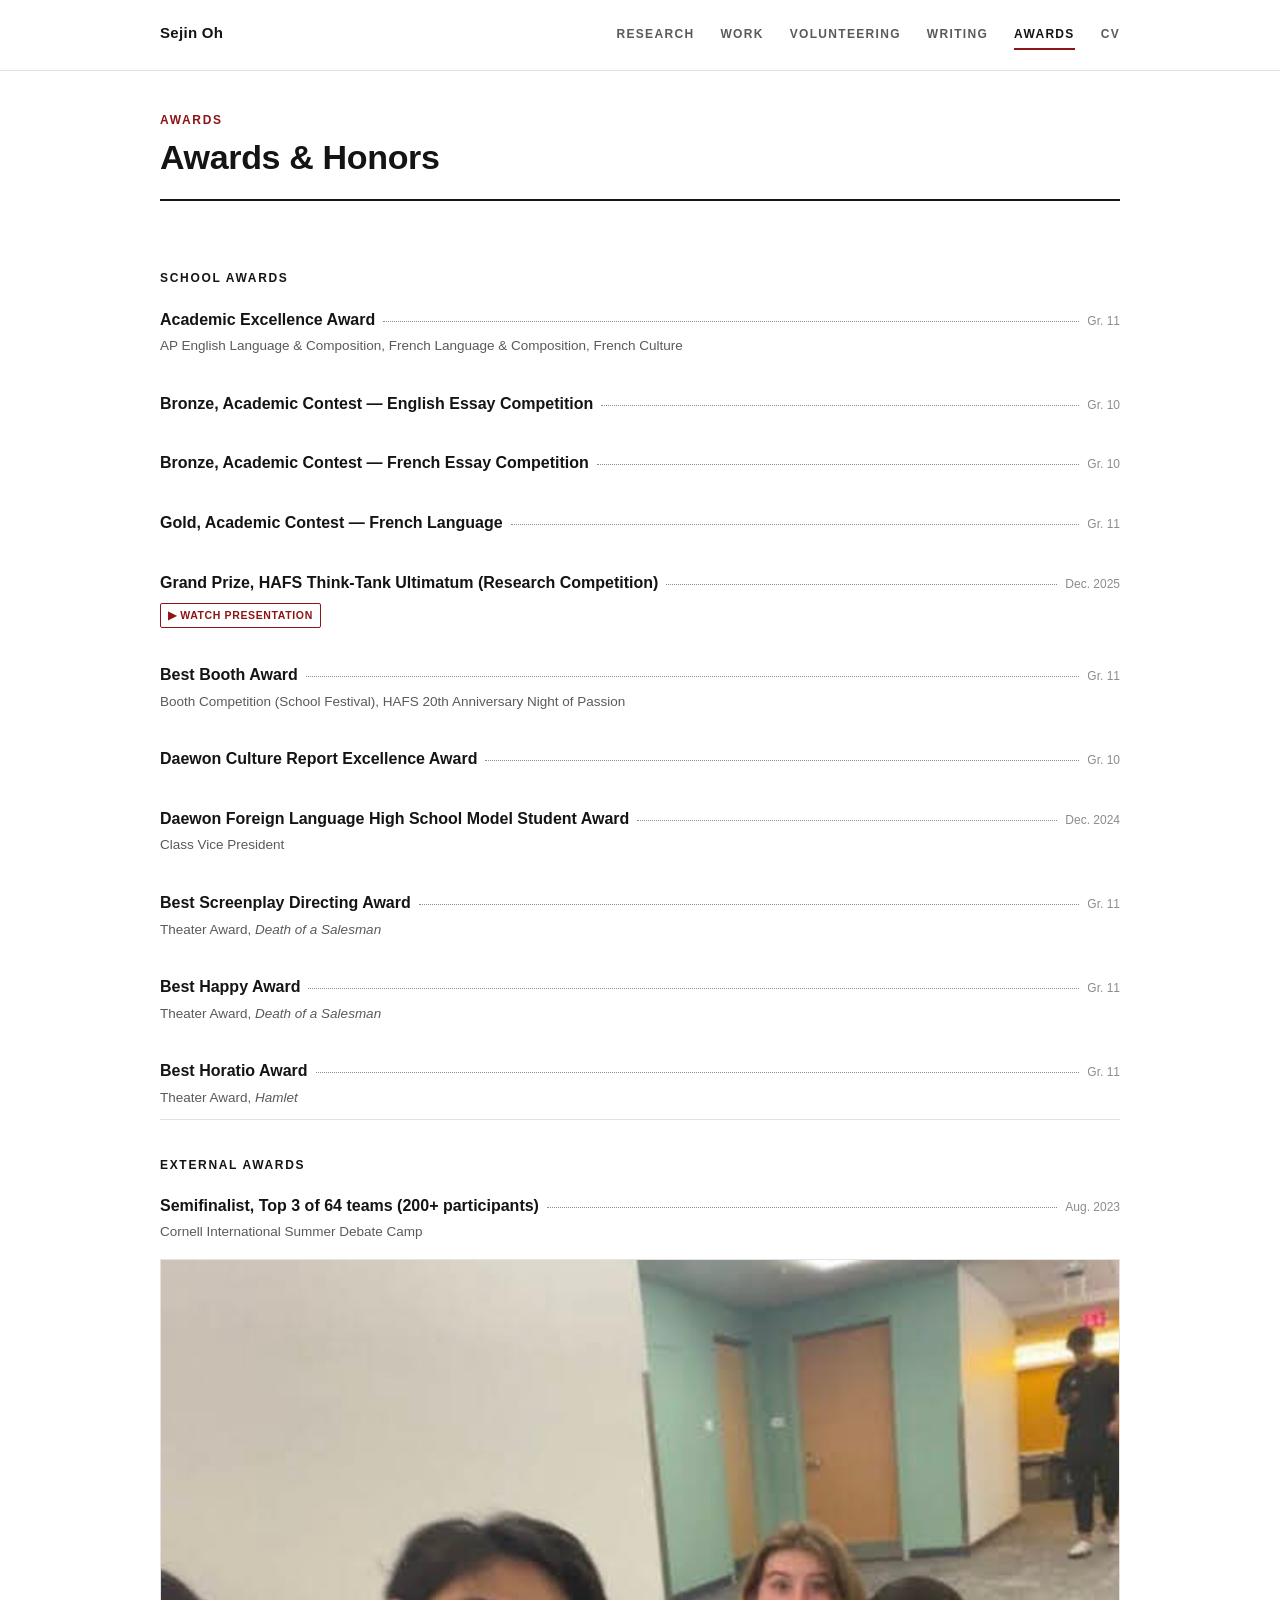
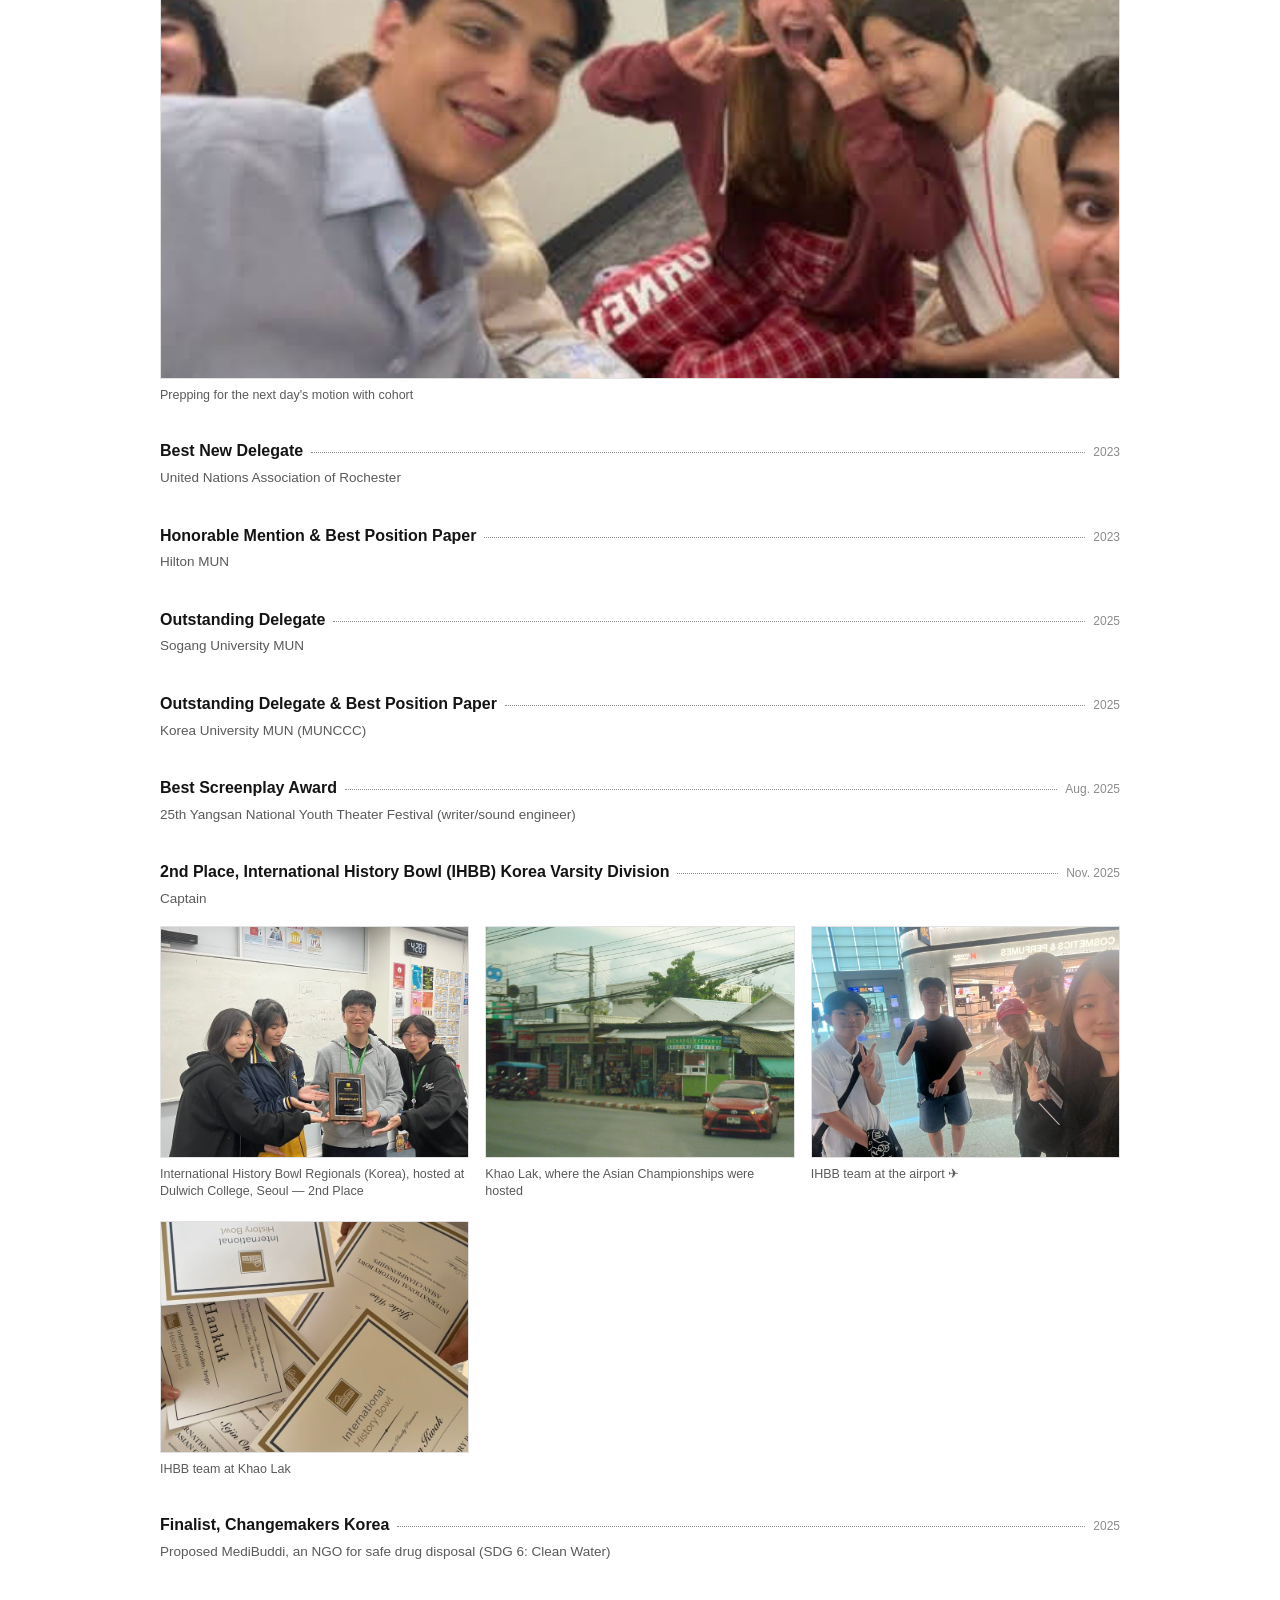
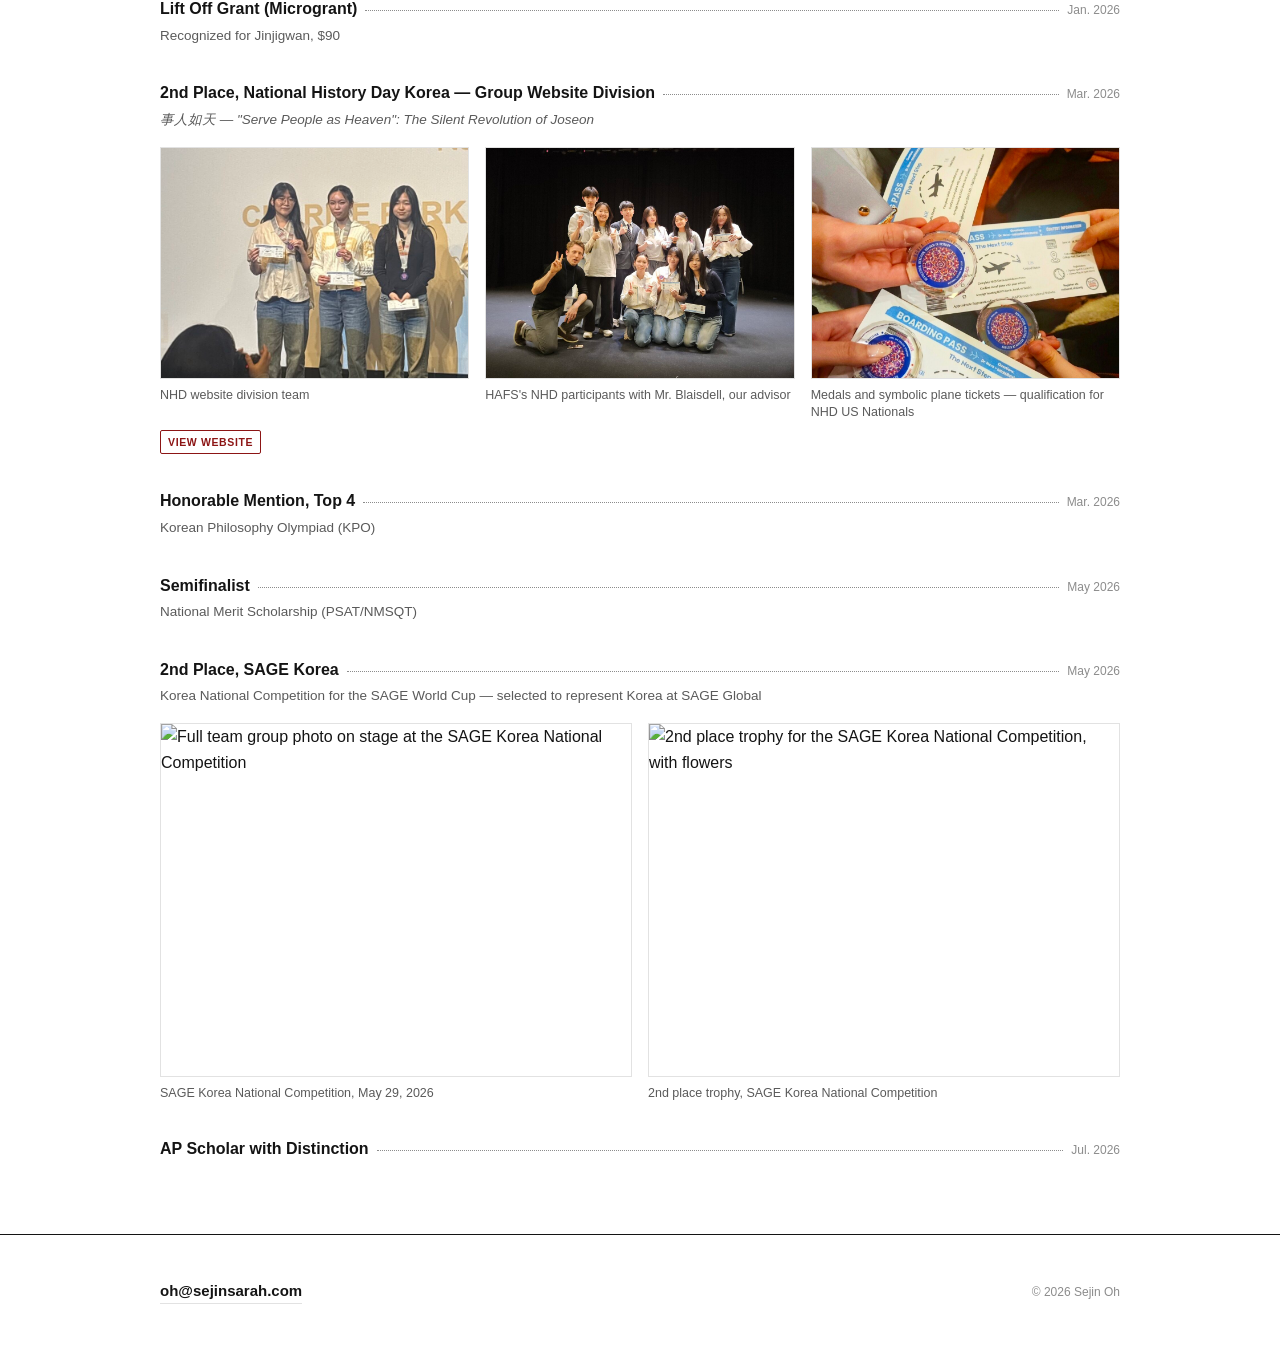
==== awards.html @ 393ada30 "Add files via upload" ====
<!DOCTYPE html>
<html lang="en">
<head>
<meta charset="UTF-8">
<meta name="viewport" content="width=device-width, initial-scale=1.0">
<title>Sejin Oh — Awards</title>
<link rel="preconnect" href="https://api.fontshare.com">
<link rel="stylesheet" href="https://api.fontshare.com/v2/css?f[]=switzer@400,500,600,700&display=swap">
<link rel="stylesheet" href="styles.css">
</head>
<body>

<div class="nav-wrap">
  <nav class="nav">
    <a class="nav-name" href="index.html">Sejin Oh</a>
    <ul class="nav-tabs">
      <li><a href="research.html">Research</a></li>
      <li><a href="work.html">Work</a></li>
      <li><a href="volunteering.html">Volunteering</a></li>
      <li><a href="writing.html">Writing</a></li>
      <li><a href="awards.html" aria-current="page">Awards</a></li>
      <li><a href="resume.html">CV</a></li>
    </ul>
  </nav>
</div>

<div class="page">
  <header class="masthead">
    <p class="masthead-eyebrow">Awards</p>
    <h1>Awards &amp; Honors</h1>
    <hr class="masthead-rule">
  </header>

  <main>
    <section class="section" style="border-top: none;">
      <p class="section-label">School Awards</p>
      <div class="entry-block">
        <div class="entry-head">
          <span class="entry-title">Academic Excellence Award</span>
          <span class="entry-leader"></span>
          <span class="entry-meta">Gr. 11</span>
        </div>
        <p class="entry-role">AP English Language &amp; Composition, French Language &amp; Composition, French Culture</p>
      </div>

      <div class="entry-block">
        <div class="entry-head">
          <span class="entry-title">Bronze, Academic Contest — English Essay Competition</span>
          <span class="entry-leader"></span>
          <span class="entry-meta">Gr. 10</span>
        </div>
      </div>

      <div class="entry-block">
        <div class="entry-head">
          <span class="entry-title">Bronze, Academic Contest — French Essay Competition</span>
          <span class="entry-leader"></span>
          <span class="entry-meta">Gr. 10</span>
        </div>
      </div>

      <div class="entry-block">
        <div class="entry-head">
          <span class="entry-title">Gold, Academic Contest — French Language</span>
          <span class="entry-leader"></span>
          <span class="entry-meta">Gr. 11</span>
        </div>
      </div>

      <div class="entry-block">
        <div class="entry-head">
          <span class="entry-title">Grand Prize, HAFS Think-Tank Ultimatum (Research Competition)</span>
          <span class="entry-leader"></span>
          <span class="entry-meta">Dec. 2025</span>
        </div>
        <a class="pdf-tag" href="https://drive.google.com/file/d/1vZjK11P6uNVBZ3aDZ9Mg1gZxYEYhPI3z/view?usp=sharing" target="_blank">▶ Watch Presentation</a>
      </div>

      <div class="entry-block">
        <div class="entry-head">
          <span class="entry-title">Best Booth Award</span>
          <span class="entry-leader"></span>
          <span class="entry-meta">Gr. 11</span>
        </div>
        <p class="entry-role">Booth Competition (School Festival), HAFS 20th Anniversary Night of Passion</p>
      </div>

      <div class="entry-block">
        <div class="entry-head">
          <span class="entry-title">Daewon Culture Report Excellence Award</span>
          <span class="entry-leader"></span>
          <span class="entry-meta">Gr. 10</span>
        </div>
      </div>

      <div class="entry-block">
        <div class="entry-head">
          <span class="entry-title">Daewon Foreign Language High School Model Student Award</span>
          <span class="entry-leader"></span>
          <span class="entry-meta">Dec. 2024</span>
        </div>
        <p class="entry-role">Class Vice President</p>
      </div>

      <div class="entry-block">
        <div class="entry-head">
          <span class="entry-title">Best Screenplay Directing Award</span>
          <span class="entry-leader"></span>
          <span class="entry-meta">Gr. 11</span>
        </div>
        <p class="entry-role">Theater Award, <em>Death of a Salesman</em></p>
      </div>

      <div class="entry-block">
        <div class="entry-head">
          <span class="entry-title">Best Happy Award</span>
          <span class="entry-leader"></span>
          <span class="entry-meta">Gr. 11</span>
        </div>
        <p class="entry-role">Theater Award, <em>Death of a Salesman</em></p>
      </div>

      <div class="entry-block">
        <div class="entry-head">
          <span class="entry-title">Best Horatio Award</span>
          <span class="entry-leader"></span>
          <span class="entry-meta">Gr. 11</span>
        </div>
        <p class="entry-role">Theater Award, <em>Hamlet</em></p>
      </div>
    </section>

    <section class="section">
      <p class="section-label">External Awards</p>
      <div class="entry-block">
        <div class="entry-head">
          <span class="entry-title">Semifinalist, Top 3 of 64 teams (200+ participants)</span>
          <span class="entry-leader"></span>
          <span class="entry-meta">Aug. 2023</span>
        </div>
        <p class="entry-role">Cornell International Summer Debate Camp</p>
        <div class="mini-gallery">
          <figure>
            <img src="images/cornell-debate-camp.jpg" alt="With fellow debaters in the dorm hallway at Cornell Summer Debate Camp">
            <figcaption>Prepping for the next day's motion with cohort</figcaption>
          </figure>
        </div>
      </div>

      <div class="entry-block">
        <div class="entry-head">
          <span class="entry-title">Best New Delegate</span>
          <span class="entry-leader"></span>
          <span class="entry-meta">2023</span>
        </div>
        <p class="entry-role">United Nations Association of Rochester</p>
      </div>

      <div class="entry-block">
        <div class="entry-head">
          <span class="entry-title">Honorable Mention &amp; Best Position Paper</span>
          <span class="entry-leader"></span>
          <span class="entry-meta">2023</span>
        </div>
        <p class="entry-role">Hilton MUN</p>
      </div>

      <div class="entry-block">
        <div class="entry-head">
          <span class="entry-title">Outstanding Delegate</span>
          <span class="entry-leader"></span>
          <span class="entry-meta">2025</span>
        </div>
        <p class="entry-role">Sogang University MUN</p>
      </div>

      <div class="entry-block">
        <div class="entry-head">
          <span class="entry-title">Outstanding Delegate &amp; Best Position Paper</span>
          <span class="entry-leader"></span>
          <span class="entry-meta">2025</span>
        </div>
        <p class="entry-role">Korea University MUN (MUNCCC)</p>
      </div>

      <div class="entry-block">
        <div class="entry-head">
          <span class="entry-title">Best Screenplay Award</span>
          <span class="entry-leader"></span>
          <span class="entry-meta">Aug. 2025</span>
        </div>
        <p class="entry-role">25th Yangsan National Youth Theater Festival (writer/sound engineer)</p>
      </div>

      <div class="entry-block">
        <div class="entry-head">
          <span class="entry-title">2nd Place, International History Bowl (IHBB) Korea Varsity Division</span>
          <span class="entry-leader"></span>
          <span class="entry-meta">Nov. 2025</span>
        </div>
        <p class="entry-role">Captain</p>
        <div class="mini-gallery">
          <figure>
            <img src="images/ihbb-plaque.jpg" alt="Team holding the second-place plaque after the IHBB Korea Varsity Division">
            <figcaption>International History Bowl Regionals (Korea), hosted at Dulwich College, Seoul — 2nd Place</figcaption>
          </figure>
          <figure>
            <img src="images/ihbb-thailand-street.jpg" alt="Streets of Khao Lak, Thailand during the IHBB Asian Championships trip">
            <figcaption>Khao Lak, where the Asian Championships were hosted</figcaption>
          </figure>
          <figure>
            <img src="images/ihbb-airport-group.jpg" alt="Team at the airport en route to the IHBB Asian Championships">
            <figcaption>IHBB team at the airport ✈</figcaption>
          </figure>
          <figure>
            <img src="images/ihbb-certificates.jpg" alt="IHBB Asian Championships participation certificates for the team">
            <figcaption>IHBB team at Khao Lak</figcaption>
          </figure>
        </div>
      </div>

      <div class="entry-block">
        <div class="entry-head">
          <span class="entry-title">Finalist, Changemakers Korea</span>
          <span class="entry-leader"></span>
          <span class="entry-meta">2025</span>
        </div>
        <p class="entry-role">Proposed MediBuddi, an NGO for safe drug disposal (SDG 6: Clean Water)</p>
      </div>

      <div class="entry-block">
        <div class="entry-head">
          <span class="entry-title">Lift Off Grant (Microgrant)</span>
          <span class="entry-leader"></span>
          <span class="entry-meta">Jan. 2026</span>
        </div>
        <p class="entry-role">Recognized for Jinjigwan, $90</p>
      </div>

      <div class="entry-block">
        <div class="entry-head">
          <span class="entry-title">2nd Place, National History Day Korea — Group Website Division</span>
          <span class="entry-leader"></span>
          <span class="entry-meta">Mar. 2026</span>
        </div>
        <p class="entry-role"><em>事人如天 — "Serve People as Heaven": The Silent Revolution of Joseon</em></p>
        <div class="mini-gallery">
          <figure>
            <img src="images/nhd-medals.jpg" alt="Holding second-place medals on stage at National History Day Korea">
            <figcaption>NHD website division team</figcaption>
          </figure>
          <figure>
            <img src="images/nhd-team-group.jpg" alt="Full team group photo with medals after National History Day Korea">
            <figcaption>HAFS's NHD participants with Mr. Blaisdell, our advisor</figcaption>
          </figure>
          <figure>
            <img src="images/nhd-boarding-passes.jpg" alt="Second-place medals and National Contest boarding passes to the University of Maryland">
            <figcaption>Medals and symbolic plane tickets — qualification for NHD US Nationals</figcaption>
          </figure>
        </div>
        <a class="pdf-tag" href="https://site.nhd.org/74386401/home" target="_blank">View Website</a>
      </div>

      <div class="entry-block">
        <div class="entry-head">
          <span class="entry-title">Honorable Mention, Top 4</span>
          <span class="entry-leader"></span>
          <span class="entry-meta">Mar. 2026</span>
        </div>
        <p class="entry-role">Korean Philosophy Olympiad (KPO)</p>
      </div>

      <div class="entry-block">
        <div class="entry-head">
          <span class="entry-title">Semifinalist</span>
          <span class="entry-leader"></span>
          <span class="entry-meta">May 2026</span>
        </div>
        <p class="entry-role">National Merit Scholarship (PSAT/NMSQT)</p>
      </div>

      <div class="entry-block">
        <div class="entry-head">
          <span class="entry-title">2nd Place, SAGE Korea</span>
          <span class="entry-leader"></span>
          <span class="entry-meta">May 2026</span>
        </div>
        <p class="entry-role">Korea National Competition for the SAGE World Cup — selected to represent Korea at SAGE Global</p>
        <div class="mini-gallery">
          <figure>
            <img src="images/sage-group.jpg" alt="Full team group photo on stage at the SAGE Korea National Competition">
            <figcaption>SAGE Korea National Competition, May 29, 2026</figcaption>
          </figure>
          <figure>
            <img src="images/sage-trophy.jpg" alt="2nd place trophy for the SAGE Korea National Competition, with flowers">
            <figcaption>2nd place trophy, SAGE Korea National Competition</figcaption>
          </figure>
        </div>
      </div>

      <div class="entry-block">
        <div class="entry-head">
          <span class="entry-title">AP Scholar with Distinction</span>
          <span class="entry-leader"></span>
          <span class="entry-meta">Jul. 2026</span>
        </div>
      </div>
    </section>
  </main>
</div>

<div class="footer-wrap">
  <footer>
    <a class="footer-email" href="mailto:oh@sejinsarah.com">oh@sejinsarah.com</a>
    <p class="footer-copy">© 2026 Sejin Oh</p>
  </footer>
</div>

</body>
</html>
---- styles.css ----
/* ============================================
   sejinsarah.com — shared stylesheet, v2
   Academic-editorial. Helvetica-adjacent (Switzer).
   ============================================ */

:root {
  --bg: #ffffff;
  --text: #141414;
  --text-secondary: #5a5a5a;
  --text-tertiary: #8c8c8c;
  --accent: #8c1515;
  --rule: #e2e2e2;
  --rule-strong: #141414;

  --font: "Switzer", "Helvetica Neue", Helvetica, sans-serif;

  --max-width: 1040px;
  --gutter: 40px;
}

* { box-sizing: border-box; }
html { -webkit-font-smoothing: antialiased; }

body {
  margin: 0;
  background: var(--bg);
  color: var(--text);
  font-family: var(--font);
  font-size: 16px;
  line-height: 1.6;
  -webkit-text-size-adjust: 100%;
}

a {
  color: var(--accent);
  text-decoration: none;
  border-bottom: 1px solid rgba(140, 21, 21, 0.35);
  transition: border-color 0.15s ease;
}
a:hover, a:focus-visible { border-bottom-color: var(--accent); }
a:focus-visible, button:focus-visible { outline: 2px solid var(--accent); outline-offset: 3px; }

.page { max-width: var(--max-width); margin: 0 auto; padding: 0 var(--gutter); }
.prose { max-width: 62ch; }

/* ---------- Top nav ---------- */

.nav-wrap { border-bottom: 1px solid var(--rule); }

.nav {
  max-width: var(--max-width);
  margin: 0 auto;
  padding: 20px var(--gutter);
  display: flex;
  align-items: baseline;
  justify-content: space-between;
  flex-wrap: wrap;
  gap: 12px 24px;
}

.nav-name {
  font-size: 15px;
  font-weight: 700;
  letter-spacing: 0.02em;
  color: var(--text);
  border-bottom: none;
  white-space: nowrap;
}
.nav-name:hover { color: var(--accent); }

.nav-tabs {
  display: flex;
  gap: 26px;
  list-style: none;
  margin: 0;
  padding: 0;
  flex-wrap: wrap;
}

.nav-tabs a {
  display: inline-block;
  font-size: 12px;
  font-weight: 600;
  letter-spacing: 0.11em;
  text-transform: uppercase;
  color: var(--text-secondary);
  border-bottom: 2px solid transparent;
  padding-bottom: 4px;
}
.nav-tabs a:hover { color: var(--text); border-bottom-color: var(--rule-strong); }
.nav-tabs a[aria-current="page"] { color: var(--text); border-bottom-color: var(--accent); }

/* ---------- Hero (homepage) ---------- */

.hero {
  padding: 48px 0 36px;
  border-bottom: 1px solid var(--rule);
}

.hero h1 {
  font-size: 44px;
  font-weight: 700;
  letter-spacing: -0.01em;
  margin: 0 0 12px;
  line-height: 1.1;
}

.hero-desc {
  font-size: 17px;
  color: var(--text-secondary);
  margin: 0 0 6px;
  max-width: 56ch;
}

.hero-location {
  font-size: 13px;
  color: var(--text-tertiary);
  letter-spacing: 0.04em;
  text-transform: uppercase;
  margin: 0;
}

/* ---------- Masthead (subpages) ---------- */

.masthead { padding: 40px 0 24px; }

.masthead-eyebrow {
  font-size: 12px;
  font-weight: 600;
  letter-spacing: 0.14em;
  text-transform: uppercase;
  color: var(--accent);
  margin: 0 0 8px;
}

.masthead h1 {
  font-size: 34px;
  font-weight: 700;
  letter-spacing: -0.01em;
  margin: 0 0 8px;
  line-height: 1.15;
}

.masthead-sub {
  font-size: 15.5px;
  color: var(--text-secondary);
  margin: 0;
  max-width: 60ch;
}

.masthead-rule {
  margin-top: 22px;
  border: none;
  border-top: 2px solid var(--rule-strong);
}

/* ---------- Sections ---------- */

main { padding-bottom: 64px; }

.section { padding-top: 36px; }
.section + .section { border-top: 1px solid var(--rule); }

.section-label {
  font-size: 12px;
  font-weight: 700;
  letter-spacing: 0.14em;
  text-transform: uppercase;
  color: var(--text);
  margin: 0 0 18px;
  display: flex;
  align-items: baseline;
  justify-content: space-between;
}

.section-label a {
  font-size: 11px;
  font-weight: 600;
  letter-spacing: 0.08em;
  color: var(--text-tertiary);
  border-bottom: none;
}
.section-label a:hover { color: var(--accent); }

/* ---------- Card grid (Selected Work) ---------- */

.card-grid {
  display: grid;
  grid-template-columns: repeat(3, 1fr);
  gap: 1px;
  background: var(--rule);
  border: 1px solid var(--rule);
}

.card {
  background: var(--bg);
  padding: 22px 20px;
  display: block;
  color: var(--text);
  border-bottom: none;
  min-height: 132px;
}

.card:hover { background: #fafafa; }

.card-tag {
  font-size: 10.5px;
  font-weight: 600;
  letter-spacing: 0.09em;
  text-transform: uppercase;
  color: var(--accent);
  margin: 0 0 10px;
}

.card-title {
  font-size: 15.5px;
  font-weight: 700;
  margin: 0 0 6px;
  line-height: 1.3;
}

.card-desc {
  font-size: 13px;
  color: var(--text-secondary);
  margin: 0;
  line-height: 1.5;
}

@media (max-width: 760px) {
  .card-grid { grid-template-columns: repeat(2, 1fr); }
}
@media (max-width: 520px) {
  .card-grid { grid-template-columns: 1fr; }
}

/* ---------- Work groups (Work page) ---------- */

.work-group { margin-bottom: 8px; }

.work-group-title {
  font-size: 12px;
  font-weight: 700;
  letter-spacing: 0.1em;
  text-transform: uppercase;
  color: var(--text-tertiary);
  margin: 0 0 14px;
}

/* ---------- List rows (Writing) ---------- */

.list-row {
  display: block;
  padding: 18px 0;
  border-top: 1px solid var(--rule);
  color: var(--text);
}
.list-row:first-child { border-top: none; }
.list-row:hover .list-row-title { color: var(--accent); }

.list-row-head {
  display: flex;
  align-items: baseline;
  justify-content: space-between;
  gap: 16px;
}

.list-row-title {
  font-size: 16px;
  font-weight: 700;
  transition: color 0.15s ease;
}

.list-row-meta {
  font-size: 12.5px;
  color: var(--text-tertiary);
  white-space: nowrap;
  font-variant-numeric: tabular-nums;
}

.list-row-desc {
  font-size: 14px;
  color: var(--text-secondary);
  margin: 6px 0 0;
  max-width: 62ch;
}

/* ---------- Grouped bio blocks (About) ---------- */

.bio-line {
  font-size: 16px;
  max-width: 62ch;
  margin: 0 0 8px;
}
.bio-line:last-child { margin-bottom: 0; }

.group-row {
  display: flex;
  gap: 8px;
  padding: 10px 0;
  border-top: 1px solid var(--rule);
  font-size: 14.5px;
}
.group-row:first-child { border-top: none; }

.group-row-label {
  color: var(--text-tertiary);
  min-width: 110px;
  flex-shrink: 0;
  font-size: 12px;
  font-weight: 600;
  letter-spacing: 0.06em;
  text-transform: uppercase;
  padding-top: 2px;
}

.group-row-value { color: var(--text); }

.tag-row { display: flex; flex-wrap: wrap; gap: 8px; }
.tag {
  font-size: 12.5px;
  color: var(--text-secondary);
  border: 1px solid var(--rule);
  border-radius: 3px;
  padding: 5px 10px;
}

/* ---------- Detail entries (Research / Work / Volunteering) ---------- */

.entry-block { margin-bottom: 34px; }
.entry-block:last-child { margin-bottom: 0; }

.entry-head {
  display: flex;
  align-items: baseline;
  gap: 8px;
  flex-wrap: wrap;
}

.entry-title { font-weight: 700; font-size: 16px; }

.entry-leader {
  flex: 1;
  border-bottom: 1px dotted var(--text-tertiary);
  transform: translateY(-3px);
  min-width: 24px;
}

.entry-meta {
  font-size: 12px;
  color: var(--text-tertiary);
  white-space: nowrap;
  font-variant-numeric: tabular-nums;
}

.entry-role {
  font-size: 13.5px;
  color: var(--text-secondary);
  margin: 3px 0 10px;
}

.entry-block ul {
  margin: 8px 0 0;
  padding-left: 18px;
}
.entry-block li {
  margin-bottom: 6px;
  font-size: 14.5px;
  color: var(--text);
  max-width: 68ch;
}
.entry-block li:last-child { margin-bottom: 0; }

.entry-subtitle {
  font-size: 14.5px;
  font-weight: 700;
  font-style: italic;
  margin: 14px 0 6px;
  max-width: 62ch;
}

.entry-abstract {
  margin: 14px 0 0;
  padding: 16px 18px;
  background: #fafafa;
  border-left: 2px solid var(--accent);
  max-width: 68ch;
}

.entry-abstract-label {
  font-size: 10.5px;
  font-weight: 700;
  letter-spacing: 0.1em;
  text-transform: uppercase;
  color: var(--accent);
  margin: 0 0 8px;
}

.entry-abstract p {
  font-size: 13.5px;
  color: var(--text-secondary);
  line-height: 1.65;
  margin: 0 0 10px;
}
.entry-abstract p:last-child { margin-bottom: 0; }

.entry-stats {
  display: flex;
  flex-wrap: wrap;
  gap: 24px;
  margin: 16px 0 6px;
  padding: 16px 0;
  border-top: 1px solid var(--rule);
  border-bottom: 1px solid var(--rule);
}

.entry-stat-value {
  font-size: 22px;
  font-weight: 700;
  color: var(--accent);
  line-height: 1.1;
  font-variant-numeric: tabular-nums;
}

.entry-stat-label {
  font-size: 11px;
  color: var(--text-tertiary);
  letter-spacing: 0.03em;
  margin-top: 3px;
  max-width: 16ch;
}

/* ---------- Résumé embed ---------- */

.resume-actions { display: flex; align-items: center; gap: 16px; margin-bottom: 20px; }

.btn-download {
  display: inline-block;
  font-size: 13px;
  font-weight: 600;
  letter-spacing: 0.04em;
  text-transform: uppercase;
  color: var(--bg);
  background: var(--accent);
  border: 1px solid var(--accent);
  border-bottom: none;
  padding: 10px 18px;
  border-radius: 2px;
}
.btn-download:hover { background: #6f1010; border-color: #6f1010; }

.resume-embed { width: 100%; height: 900px; border: 1px solid var(--rule); display: block; }

.resume-embed-fallback {
  border: 1px dashed var(--rule);
  padding: 40px 20px;
  text-align: center;
  color: var(--text-tertiary);
  font-size: 13.5px;
}

/* ---------- Footer (contact only) ---------- */

.footer-wrap { border-top: 1px solid var(--rule-strong); margin-top: 8px; }

footer {
  max-width: var(--max-width);
  margin: 0 auto;
  padding: 36px var(--gutter) 48px;
  display: flex;
  justify-content: space-between;
  align-items: baseline;
  flex-wrap: wrap;
  gap: 12px;
}

.footer-email {
  font-size: 15px;
  font-weight: 700;
  color: var(--text);
  border-bottom: 1px solid var(--rule);
}
.footer-email:hover { color: var(--accent); border-bottom-color: var(--accent); }

.footer-copy {
  font-size: 12px;
  color: var(--text-tertiary);
}

/* ---------- Card with image (homepage) ---------- */

.card-photo {
  aspect-ratio: 16 / 10;
  width: 100%;
  background: #fafafa;
  border-bottom: 1px solid var(--rule);
  display: flex;
  align-items: center;
  justify-content: center;
  overflow: hidden;
}
.card-photo img { width: 100%; height: 100%; object-fit: cover; display: block; }
.card-photo .placeholder-label {
  font-size: 10.5px;
  letter-spacing: 0.08em;
  text-transform: uppercase;
  color: var(--text-tertiary);
  text-align: center;
  padding: 0 10px;
}

.card-photo-wrap { padding: 0 !important; }
.card-photo-wrap .card-body { padding: 18px 20px 20px; }

.pdf-tag {
  display: inline-flex;
  align-items: center;
  gap: 5px;
  font-size: 10.5px;
  font-weight: 700;
  letter-spacing: 0.06em;
  text-transform: uppercase;
  color: var(--accent);
  border: 1px solid var(--accent);
  border-radius: 2px;
  padding: 3px 7px;
  margin-top: 8px;
}

.pdf-tag + .pdf-tag {
  margin-left: 8px;
}

/* ---------- Mini photo gallery (within entry blocks) ---------- */

.mini-gallery {
  display: grid;
  grid-template-columns: repeat(auto-fit, minmax(260px, 1fr));
  gap: 20px 16px;
  margin-top: 16px;
}

.mini-gallery img {
  width: 100%;
  aspect-ratio: 4 / 3;
  object-fit: cover;
  border: 1px solid var(--rule);
  display: block;
}

.mini-gallery figure { margin: 0; }

.mini-gallery figcaption {
  font-size: 12.5px;
  color: var(--text-secondary);
  margin-top: 8px;
  line-height: 1.4;
}

.mini-gallery figcaption em {
  font-style: normal;
  color: var(--text-tertiary);
}

@media (max-width: 700px) {
  .mini-gallery {
    grid-template-columns: 1fr;
  }
}

.mini-gallery--wide { grid-template-columns: repeat(auto-fit, minmax(340px, 1fr)); }

/* ---------- Tiny hero photo (homepage) ---------- */

.hero-row {
  display: flex;
  align-items: flex-end;
  justify-content: space-between;
  gap: 24px;
  flex-wrap: wrap;
}

.hero-photo-tiny {
  width: 168px;
  aspect-ratio: 3 / 4;
  object-fit: cover;
  border: 1px solid var(--rule);
  display: block;
  flex: 0 0 auto;
}

@media (max-width: 560px) {
  .hero-photo-tiny { width: 112px; }
}


/* ---------- Responsive ---------- */

@media (max-width: 560px) {
  :root { --gutter: 22px; }
  .hero h1 { font-size: 32px; }
  .masthead h1 { font-size: 27px; }
  .nav { padding-top: 16px; }
  .nav-tabs { gap: 16px; }
  footer { flex-direction: column; }
  .group-row { flex-direction: column; gap: 3px; }
  .group-row-label { min-width: 0; }
}

@media (prefers-reduced-motion: reduce) {
  * { transition: none !important; }
}
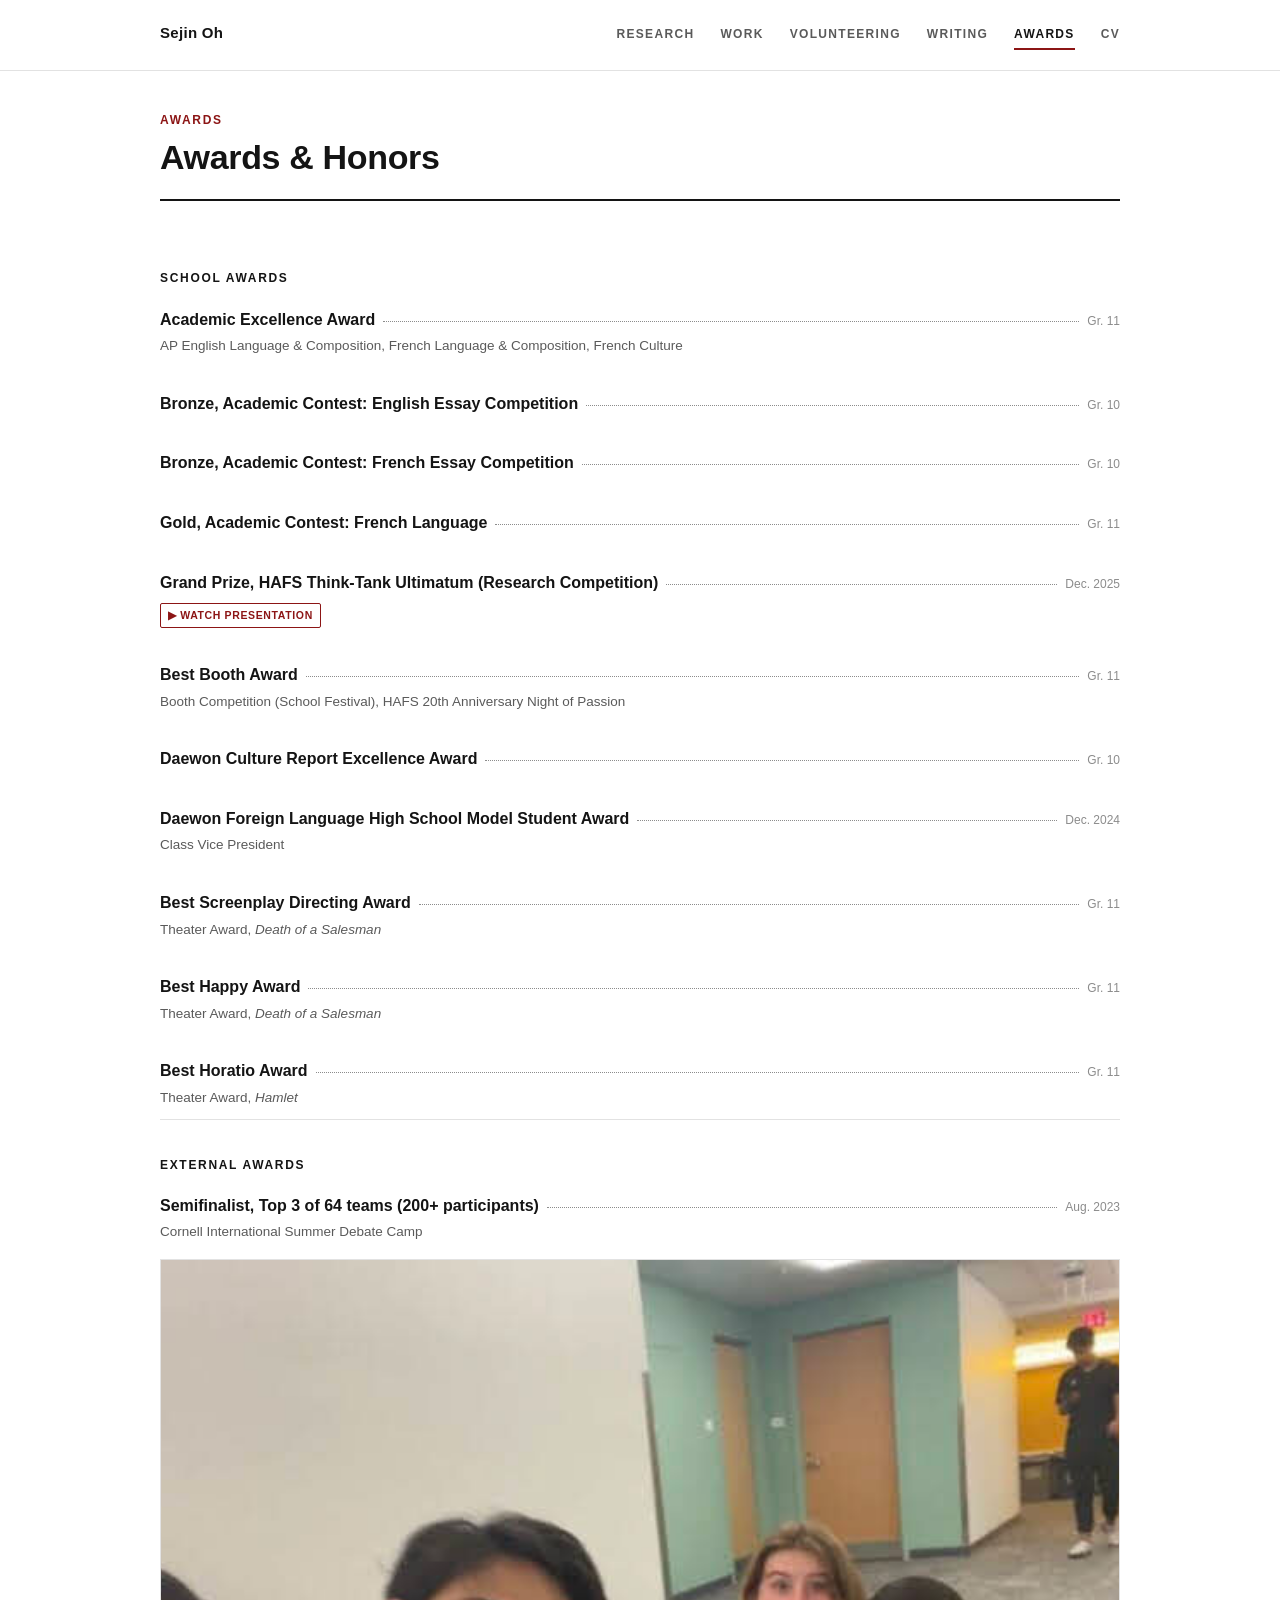
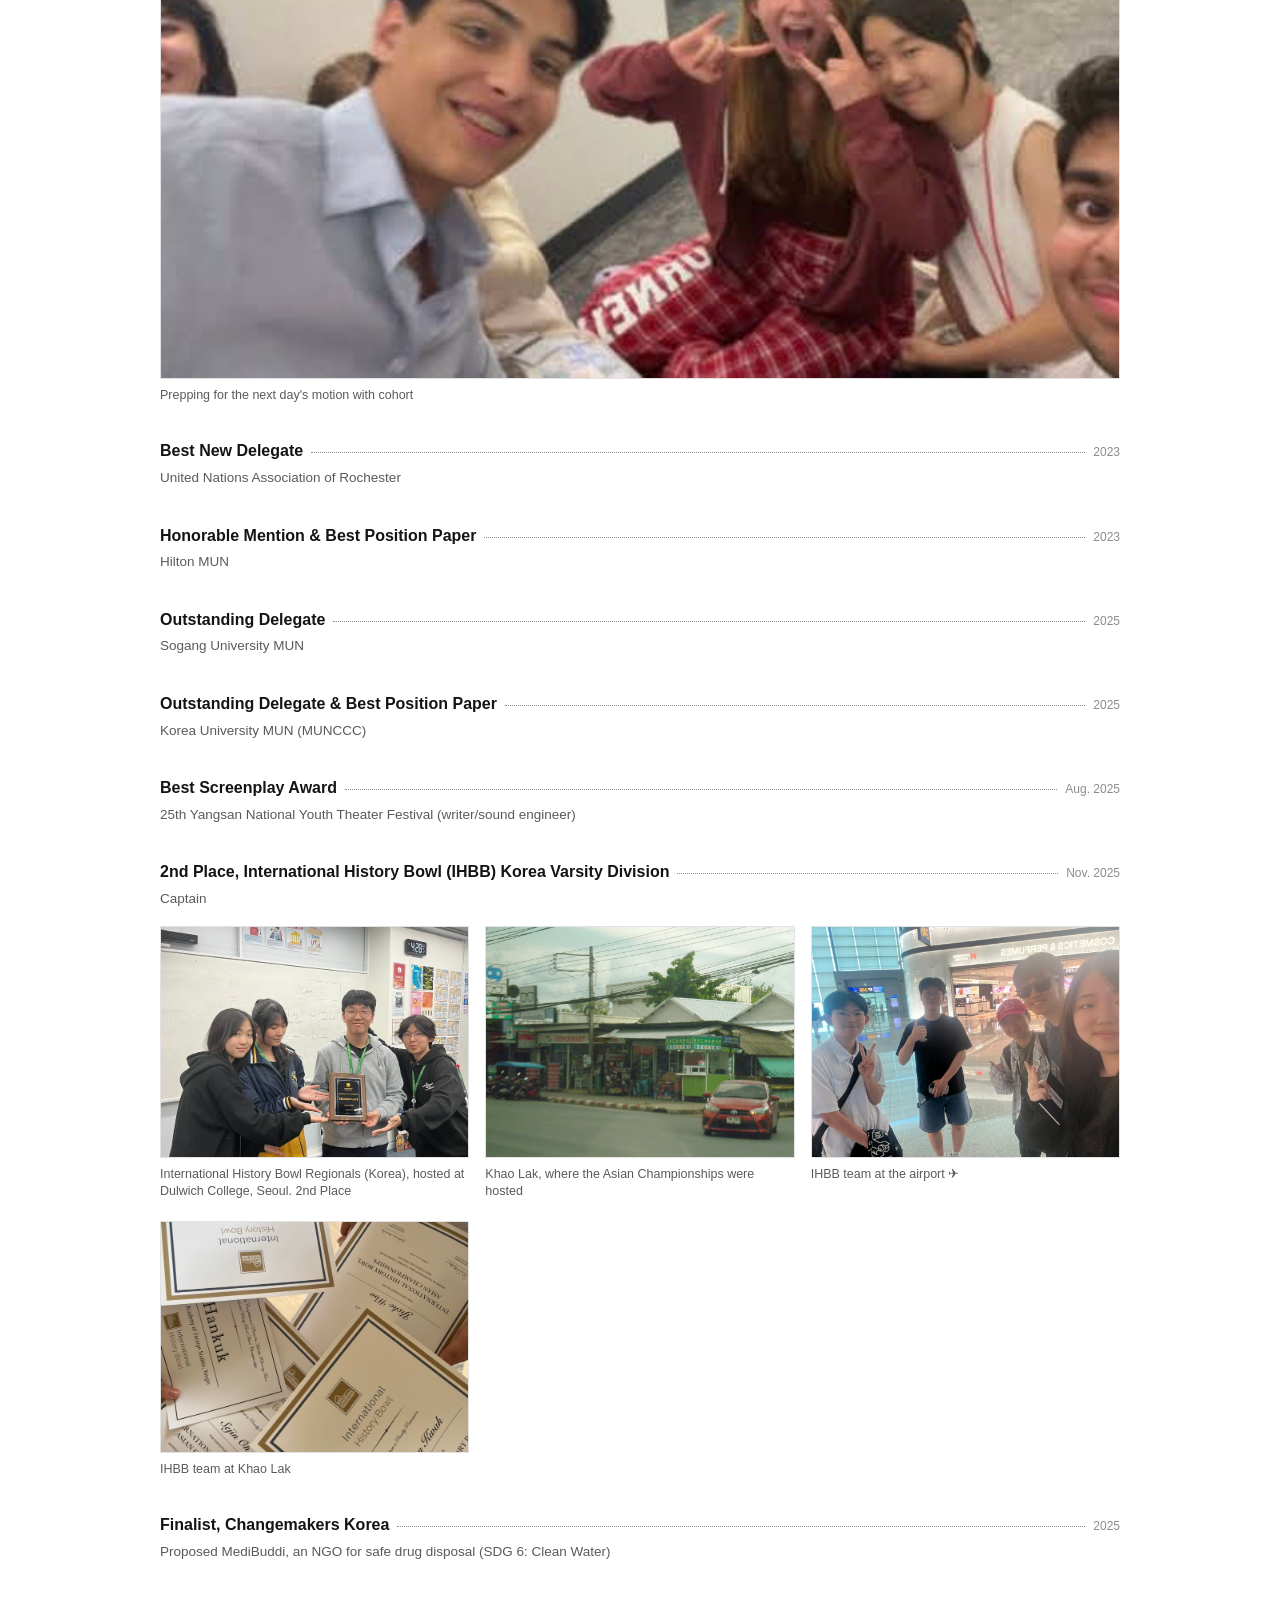
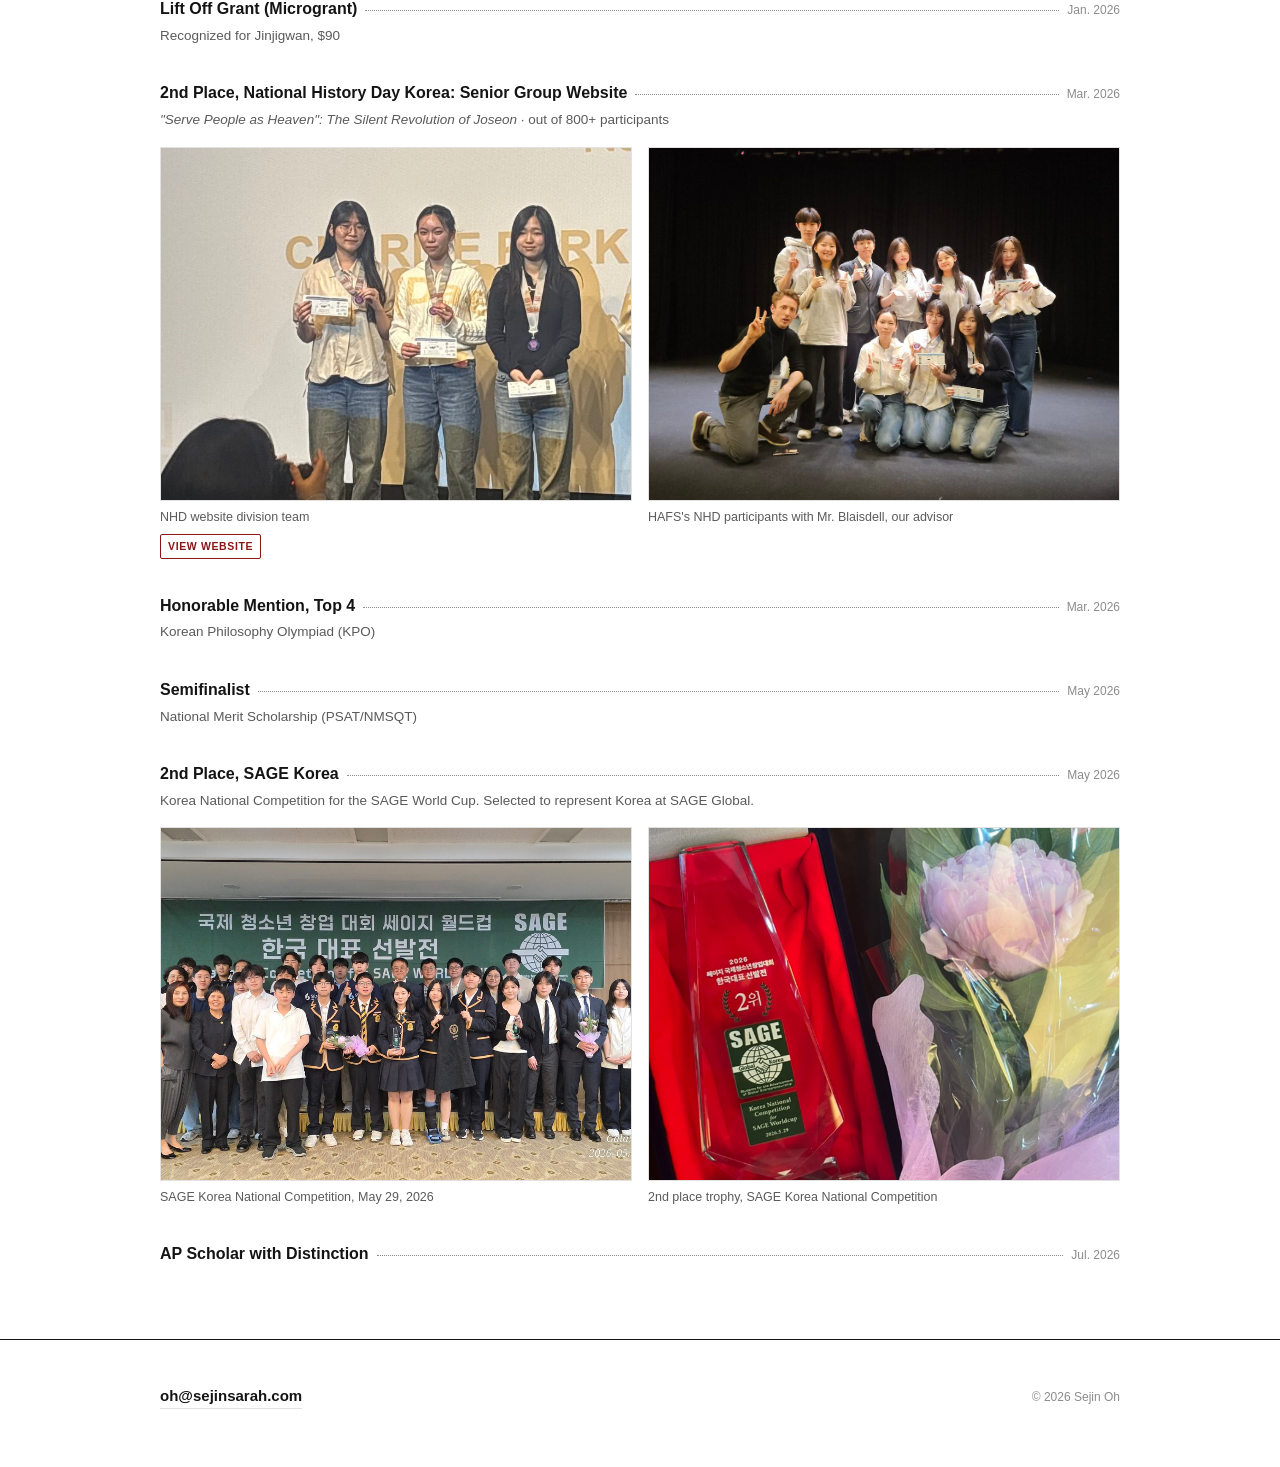
==== commit cb991225: "Add files via upload" ====
--- a/awards.html
+++ b/awards.html
@@ -3,7 +3,8 @@
 <head>
 <meta charset="UTF-8">
 <meta name="viewport" content="width=device-width, initial-scale=1.0">
-<title>Sejin Oh — Awards</title>
+<title>Sejin Oh | Awards</title>
+<link rel="canonical" href="https://sejinsarah.com/awards.html">
 <link rel="preconnect" href="https://api.fontshare.com">
 <link rel="stylesheet" href="https://api.fontshare.com/v2/css?f[]=switzer@400,500,600,700&display=swap">
 <link rel="stylesheet" href="styles.css">
@@ -45,7 +46,7 @@
 
       <div class="entry-block">
         <div class="entry-head">
-          <span class="entry-title">Bronze, Academic Contest — English Essay Competition</span>
+          <span class="entry-title">Bronze, Academic Contest: English Essay Competition</span>
           <span class="entry-leader"></span>
           <span class="entry-meta">Gr. 10</span>
         </div>
@@ -53,7 +54,7 @@
 
       <div class="entry-block">
         <div class="entry-head">
-          <span class="entry-title">Bronze, Academic Contest — French Essay Competition</span>
+          <span class="entry-title">Bronze, Academic Contest: French Essay Competition</span>
           <span class="entry-leader"></span>
           <span class="entry-meta">Gr. 10</span>
         </div>
@@ -61,7 +62,7 @@
 
       <div class="entry-block">
         <div class="entry-head">
-          <span class="entry-title">Gold, Academic Contest — French Language</span>
+          <span class="entry-title">Gold, Academic Contest: French Language</span>
           <span class="entry-leader"></span>
           <span class="entry-meta">Gr. 11</span>
         </div>
@@ -202,7 +203,7 @@
         <div class="mini-gallery">
           <figure>
             <img src="images/ihbb-plaque.jpg" alt="Team holding the second-place plaque after the IHBB Korea Varsity Division">
-            <figcaption>International History Bowl Regionals (Korea), hosted at Dulwich College, Seoul — 2nd Place</figcaption>
+            <figcaption>International History Bowl Regionals (Korea), hosted at Dulwich College, Seoul. 2nd Place</figcaption>
           </figure>
           <figure>
             <img src="images/ihbb-thailand-street.jpg" alt="Streets of Khao Lak, Thailand during the IHBB Asian Championships trip">
@@ -239,11 +240,11 @@
 
       <div class="entry-block">
         <div class="entry-head">
-          <span class="entry-title">2nd Place, National History Day Korea — Group Website Division</span>
+          <span class="entry-title">2nd Place, National History Day Korea: Senior Group Website</span>
           <span class="entry-leader"></span>
           <span class="entry-meta">Mar. 2026</span>
         </div>
-        <p class="entry-role"><em>事人如天 — "Serve People as Heaven": The Silent Revolution of Joseon</em></p>
+        <p class="entry-role"><em>"Serve People as Heaven": The Silent Revolution of Joseon</em> · out of 800+ participants</p>
         <div class="mini-gallery">
           <figure>
             <img src="images/nhd-medals.jpg" alt="Holding second-place medals on stage at National History Day Korea">
@@ -253,10 +254,6 @@
             <img src="images/nhd-team-group.jpg" alt="Full team group photo with medals after National History Day Korea">
             <figcaption>HAFS's NHD participants with Mr. Blaisdell, our advisor</figcaption>
           </figure>
-          <figure>
-            <img src="images/nhd-boarding-passes.jpg" alt="Second-place medals and National Contest boarding passes to the University of Maryland">
-            <figcaption>Medals and symbolic plane tickets — qualification for NHD US Nationals</figcaption>
-          </figure>
         </div>
         <a class="pdf-tag" href="https://site.nhd.org/74386401/home" target="_blank">View Website</a>
       </div>
@@ -285,7 +282,7 @@
           <span class="entry-leader"></span>
           <span class="entry-meta">May 2026</span>
         </div>
-        <p class="entry-role">Korea National Competition for the SAGE World Cup — selected to represent Korea at SAGE Global</p>
+        <p class="entry-role">Korea National Competition for the SAGE World Cup. Selected to represent Korea at SAGE Global.</p>
         <div class="mini-gallery">
           <figure>
             <img src="images/sage-group.jpg" alt="Full team group photo on stage at the SAGE Korea National Competition">
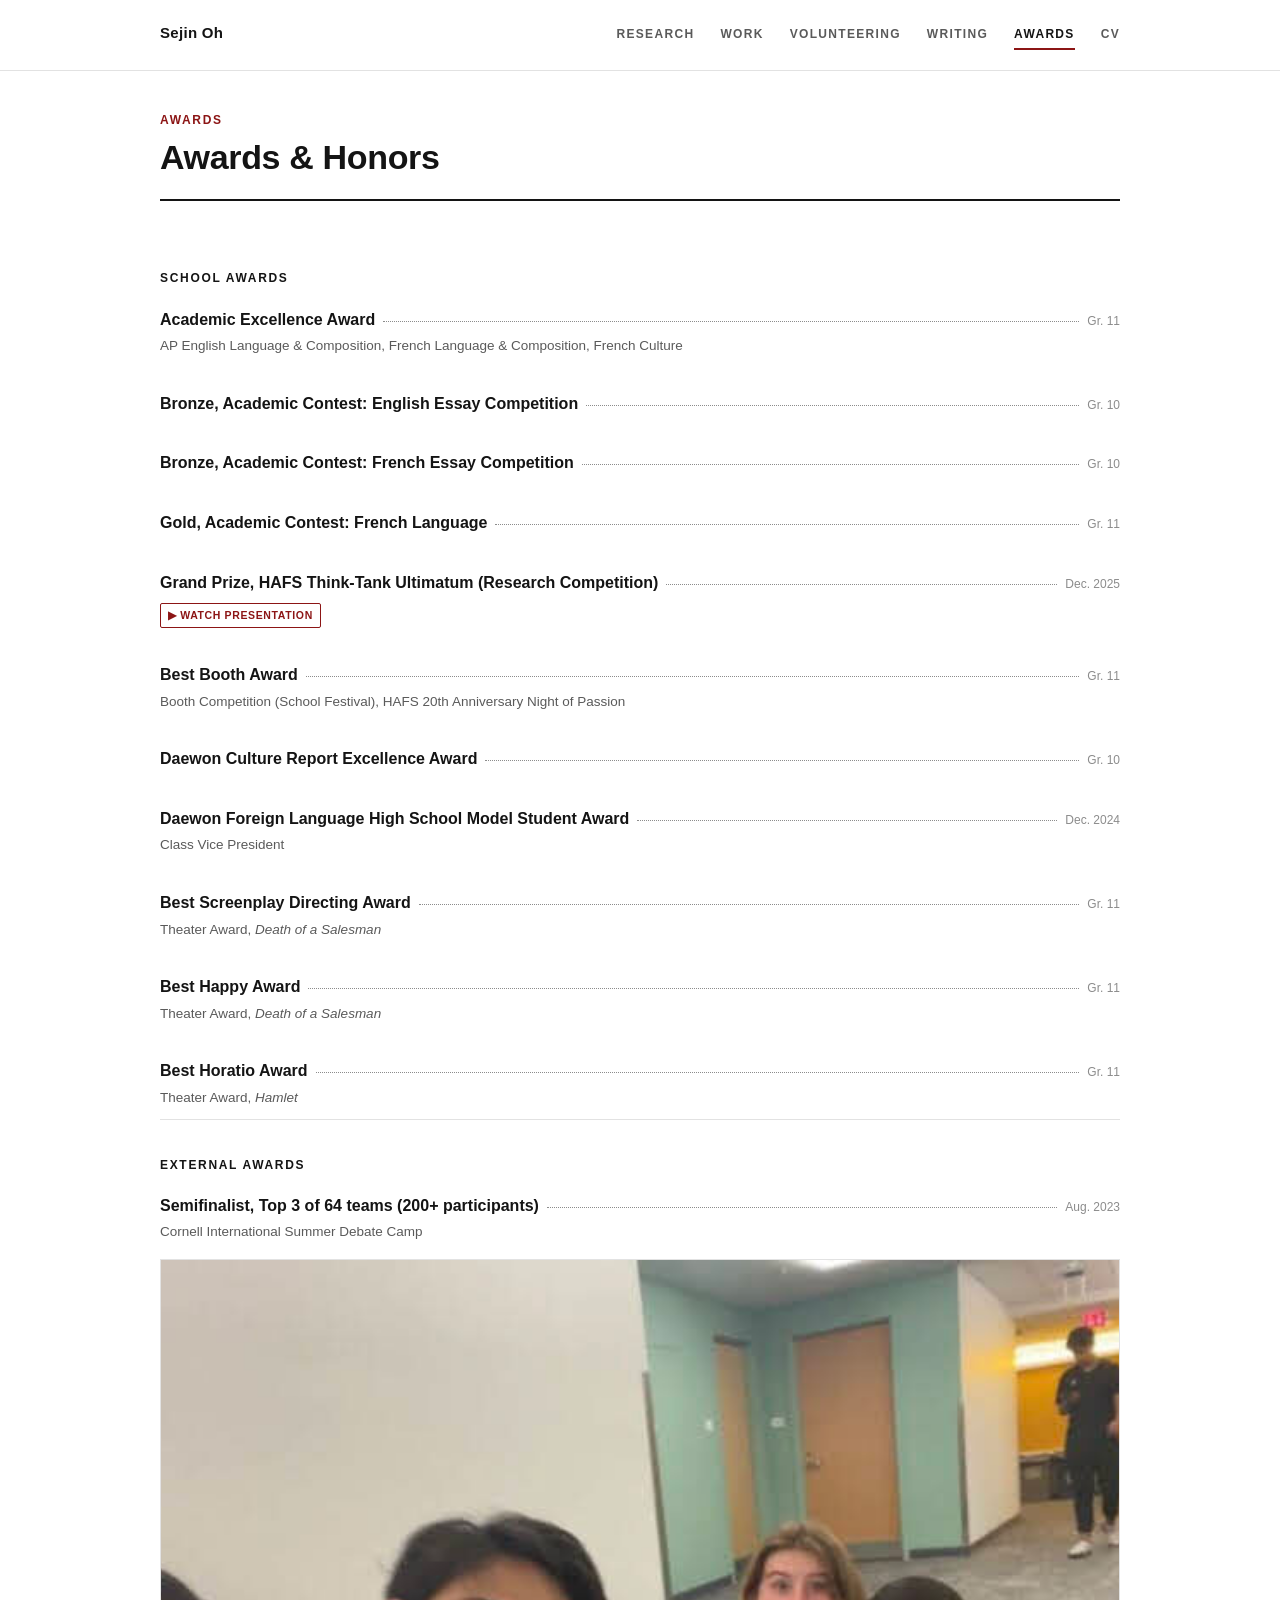
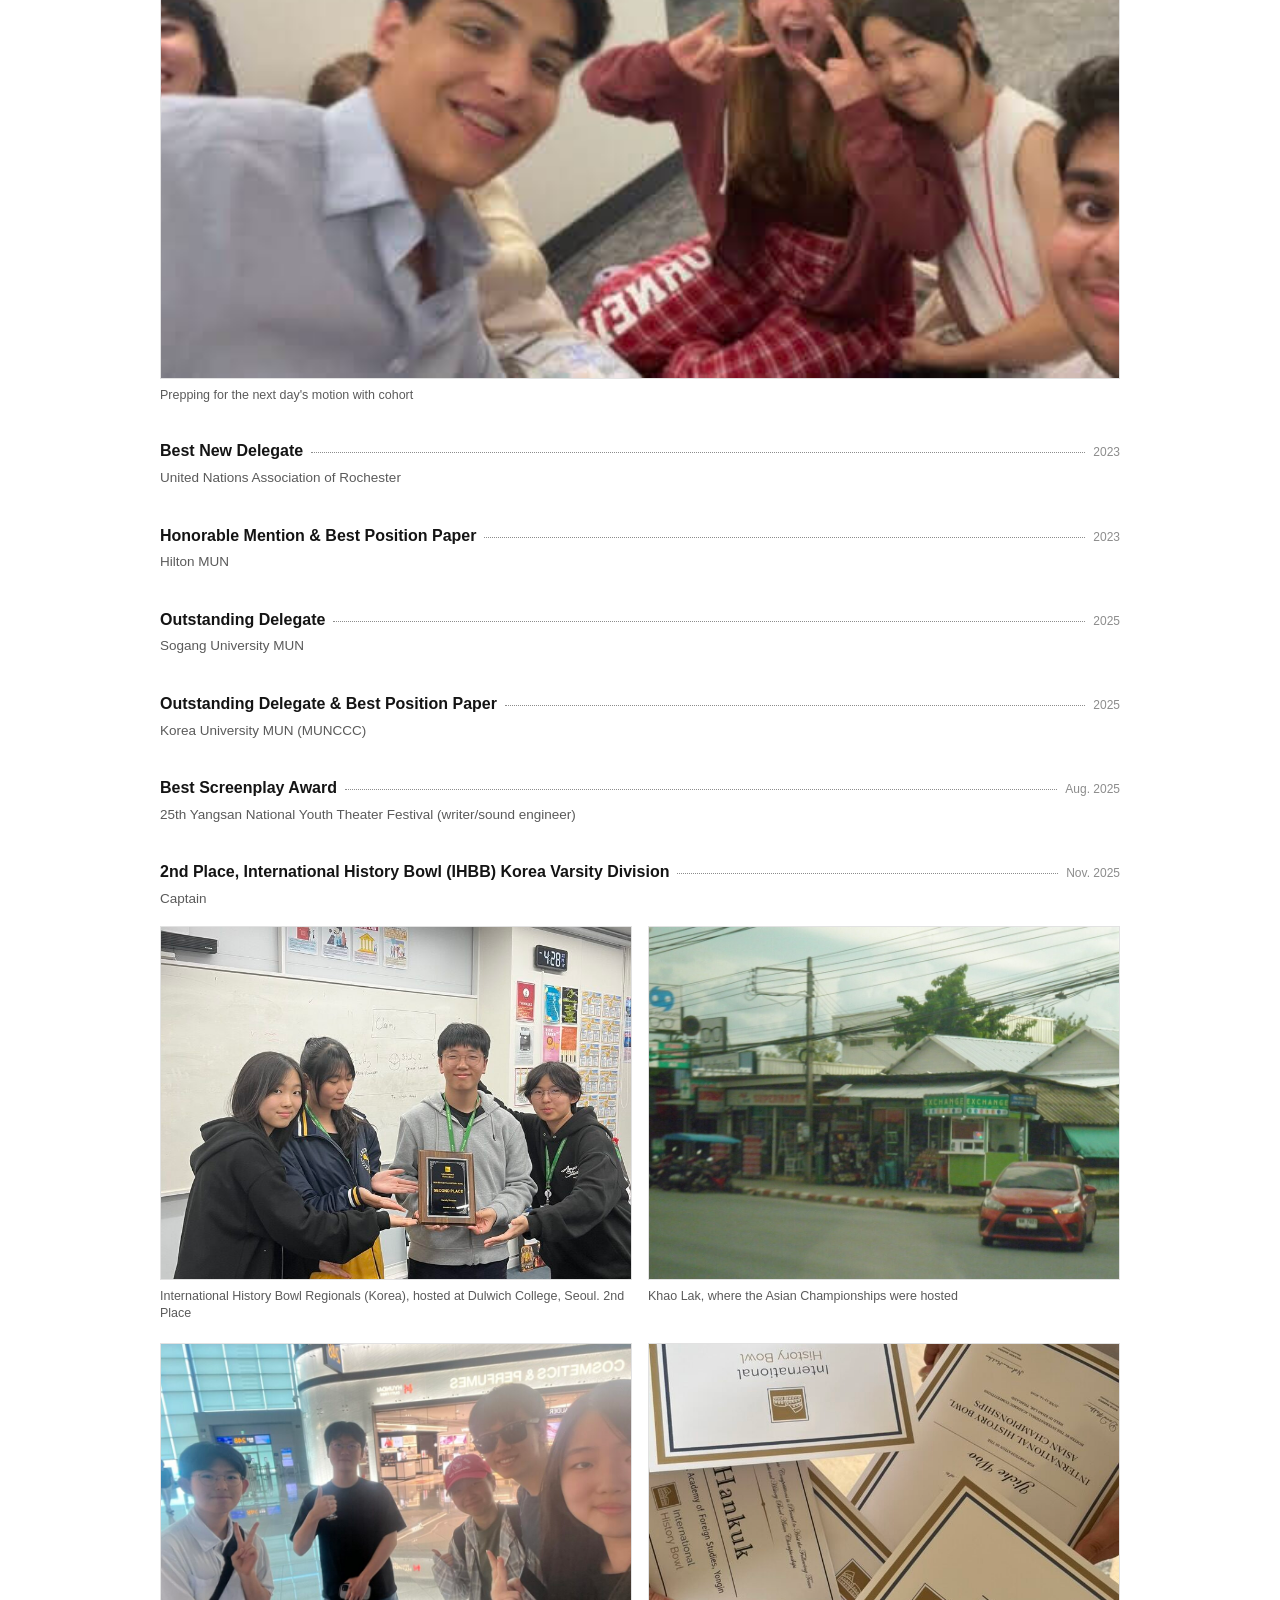
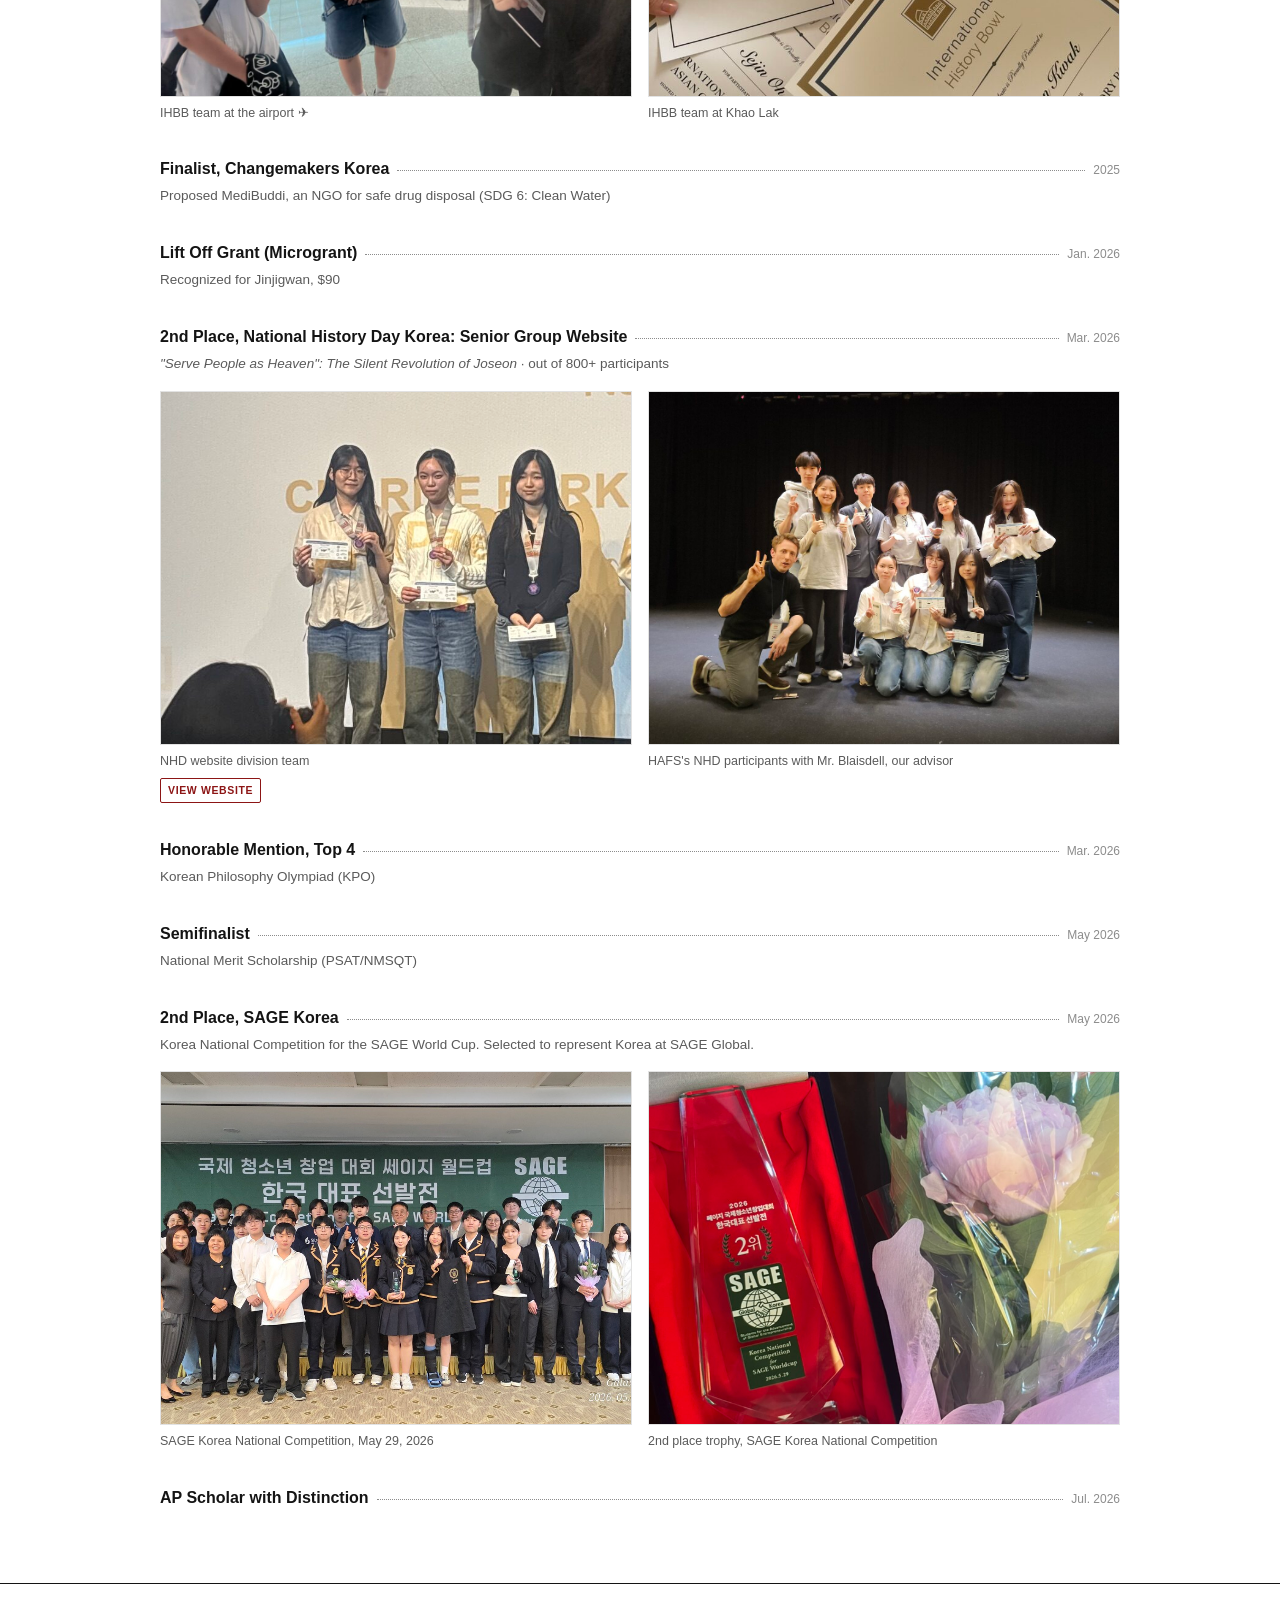
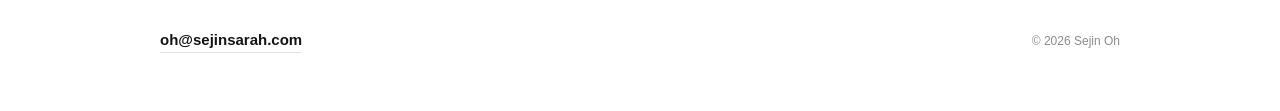
==== commit 2a472049: "Add files via upload" ====
--- a/awards.html
+++ b/awards.html
@@ -200,7 +200,7 @@
           <span class="entry-meta">Nov. 2025</span>
         </div>
         <p class="entry-role">Captain</p>
-        <div class="mini-gallery">
+        <div class="mini-gallery mini-gallery--2col">
           <figure>
             <img src="images/ihbb-plaque.jpg" alt="Team holding the second-place plaque after the IHBB Korea Varsity Division">
             <figcaption>International History Bowl Regionals (Korea), hosted at Dulwich College, Seoul. 2nd Place</figcaption>
--- a/styles.css
+++ b/styles.css
@@ -568,6 +568,10 @@
 }
 
 .mini-gallery--wide { grid-template-columns: repeat(auto-fit, minmax(340px, 1fr)); }
+
+.mini-gallery--2col {
+  grid-template-columns: repeat(2, 1fr) !important;
+}
 
 /* ---------- Tiny hero photo (homepage) ---------- */
 
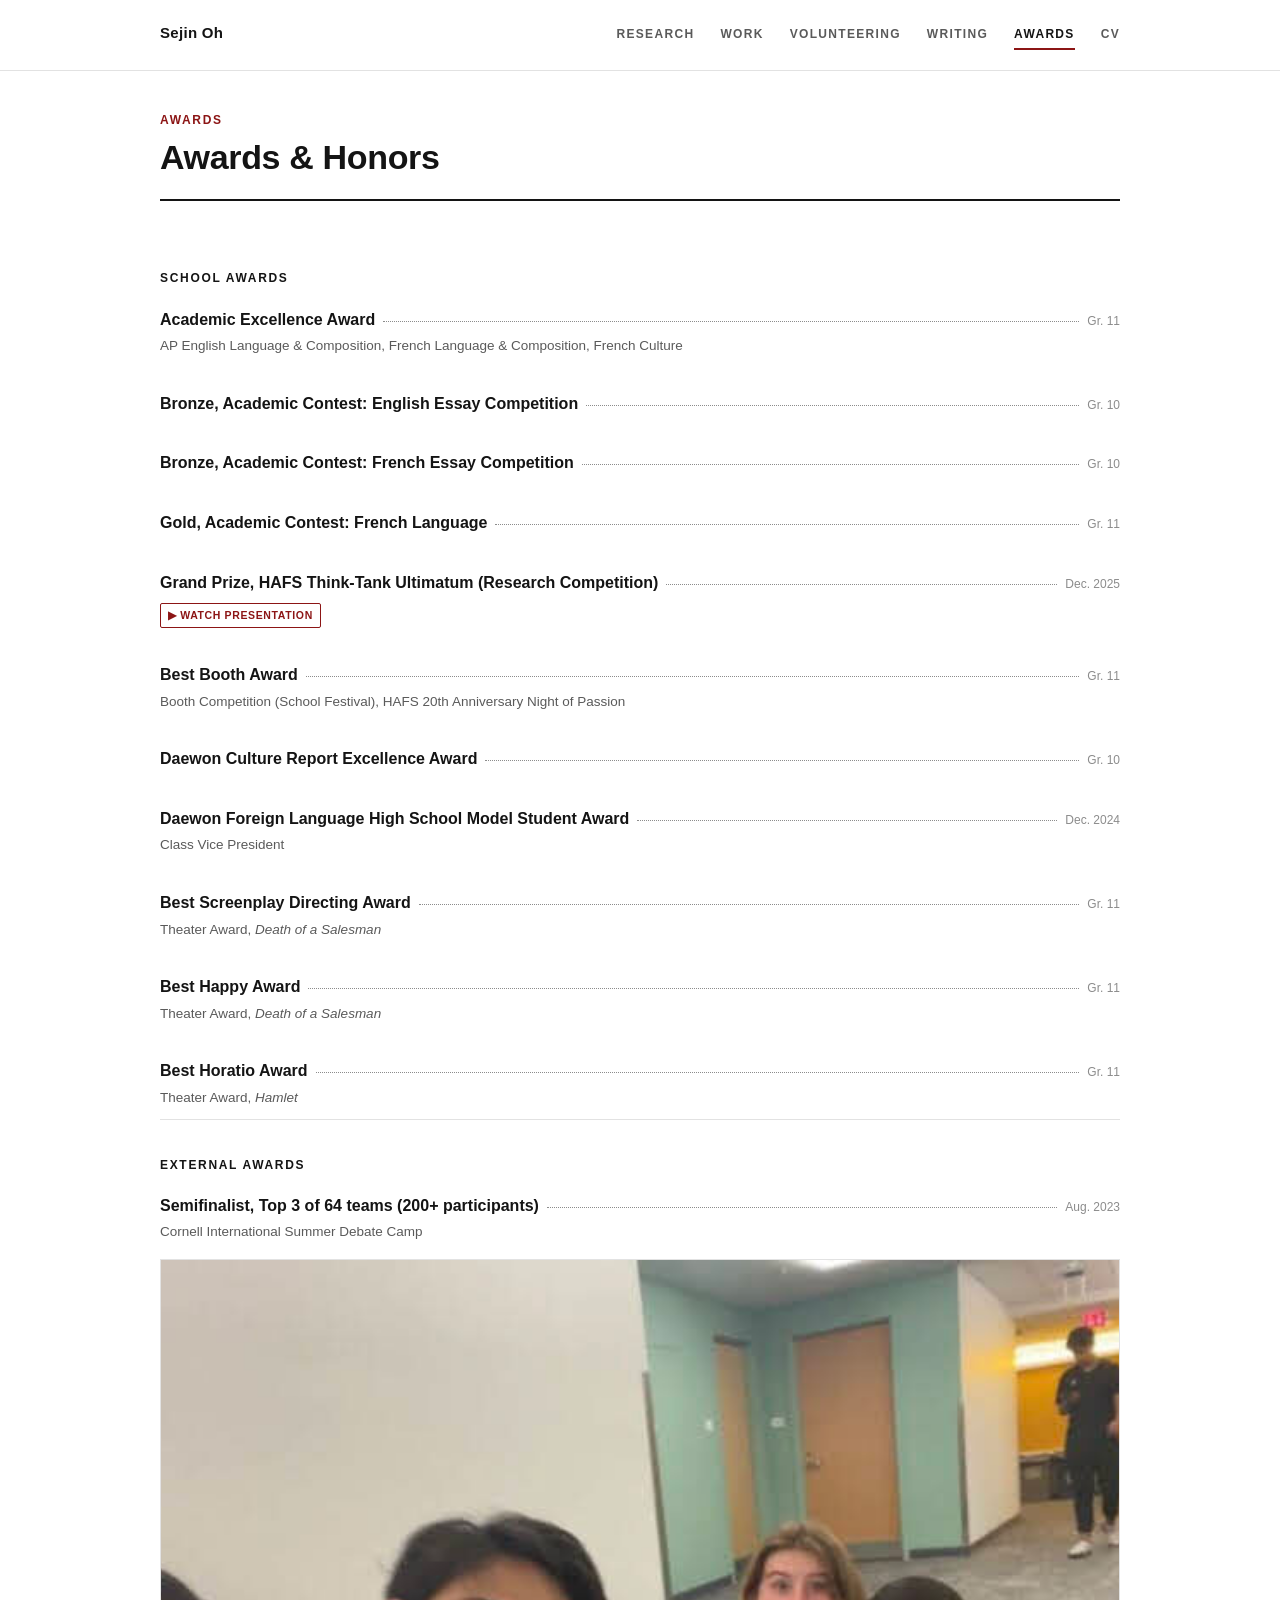
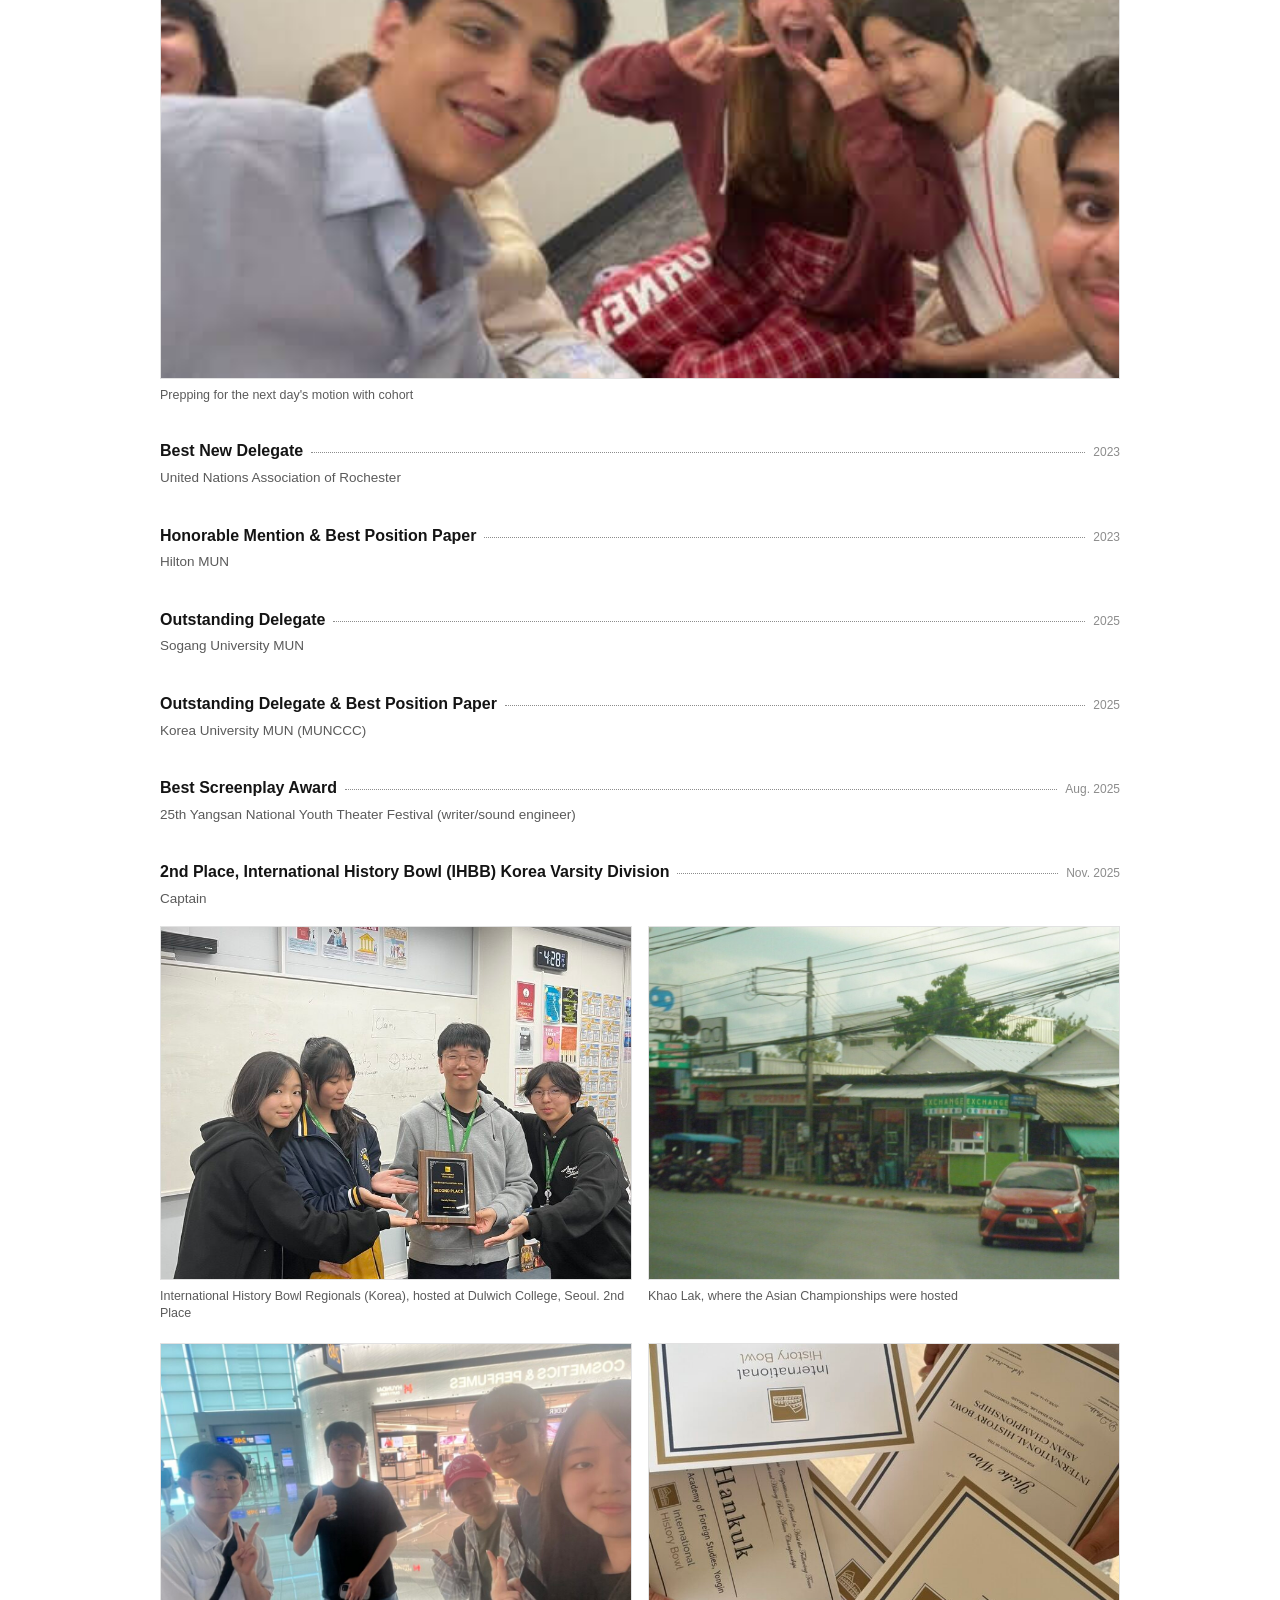
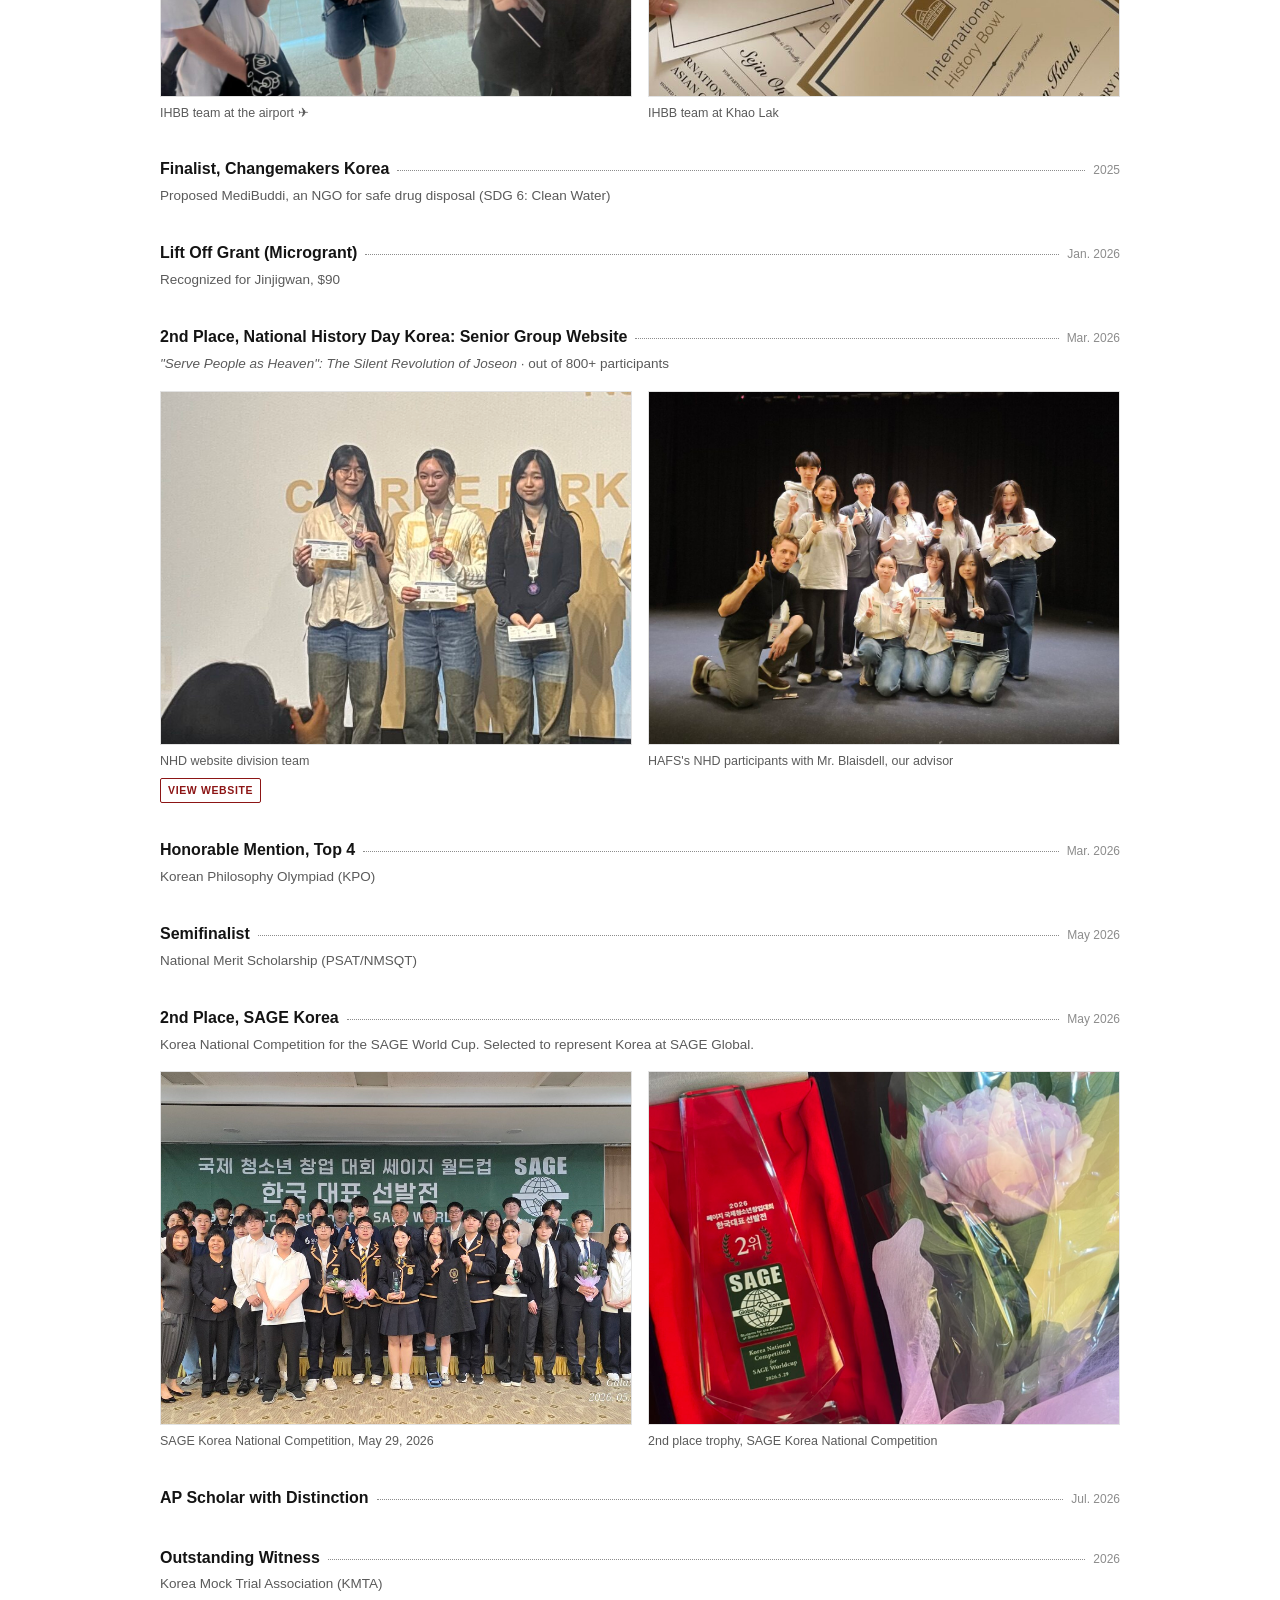
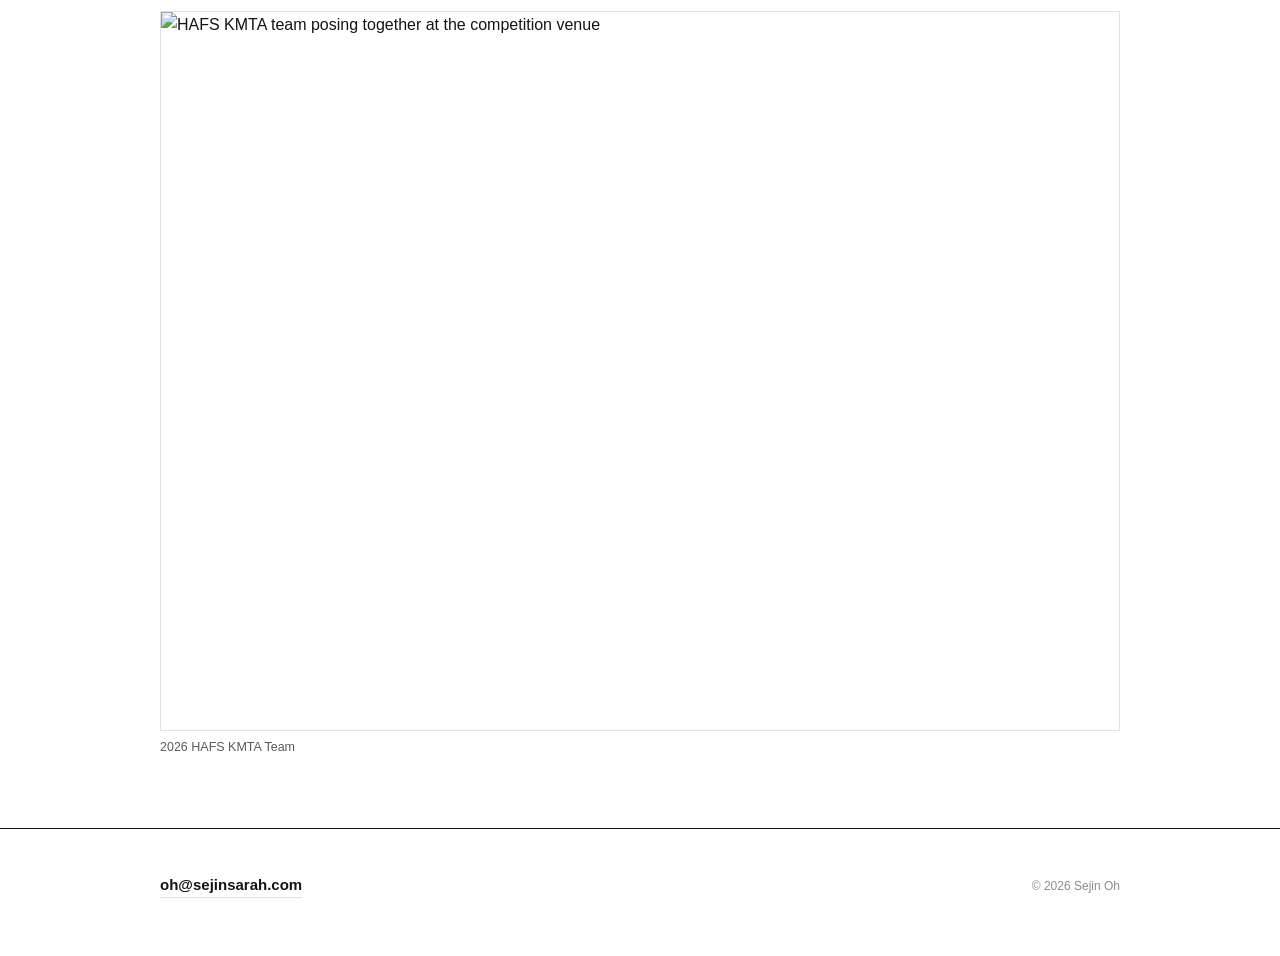
==== commit 572e416b: "Add files via upload" ====
--- a/awards.html
+++ b/awards.html
@@ -5,6 +5,12 @@
 <meta name="viewport" content="width=device-width, initial-scale=1.0">
 <title>Sejin Oh | Awards</title>
 <link rel="canonical" href="https://sejinsarah.com/awards.html">
+<link rel="icon" type="image/x-icon" href="/favicon.ico">
+<link rel="icon" type="image/png" sizes="32x32" href="/images/favicon-32x32.png">
+<link rel="icon" type="image/png" sizes="16x16" href="/images/favicon-16x16.png">
+<link rel="apple-touch-icon" sizes="180x180" href="/images/apple-touch-icon.png">
+<link rel="icon" type="image/png" sizes="192x192" href="/images/android-chrome-192x192.png">
+<link rel="icon" type="image/png" sizes="512x512" href="/images/android-chrome-512x512.png">
 <link rel="preconnect" href="https://api.fontshare.com">
 <link rel="stylesheet" href="https://api.fontshare.com/v2/css?f[]=switzer@400,500,600,700&display=swap">
 <link rel="stylesheet" href="styles.css">
@@ -302,6 +308,21 @@
           <span class="entry-meta">Jul. 2026</span>
         </div>
       </div>
+
+      <div class="entry-block">
+        <div class="entry-head">
+          <span class="entry-title">Outstanding Witness</span>
+          <span class="entry-leader"></span>
+          <span class="entry-meta">2026</span>
+        </div>
+        <p class="entry-role">Korea Mock Trial Association (KMTA)</p>
+        <div class="mini-gallery">
+          <figure>
+            <img src="images/kmta-team.jpg" alt="HAFS KMTA team posing together at the competition venue">
+            <figcaption>2026 HAFS KMTA Team</figcaption>
+          </figure>
+        </div>
+      </div>
     </section>
   </main>
 </div>
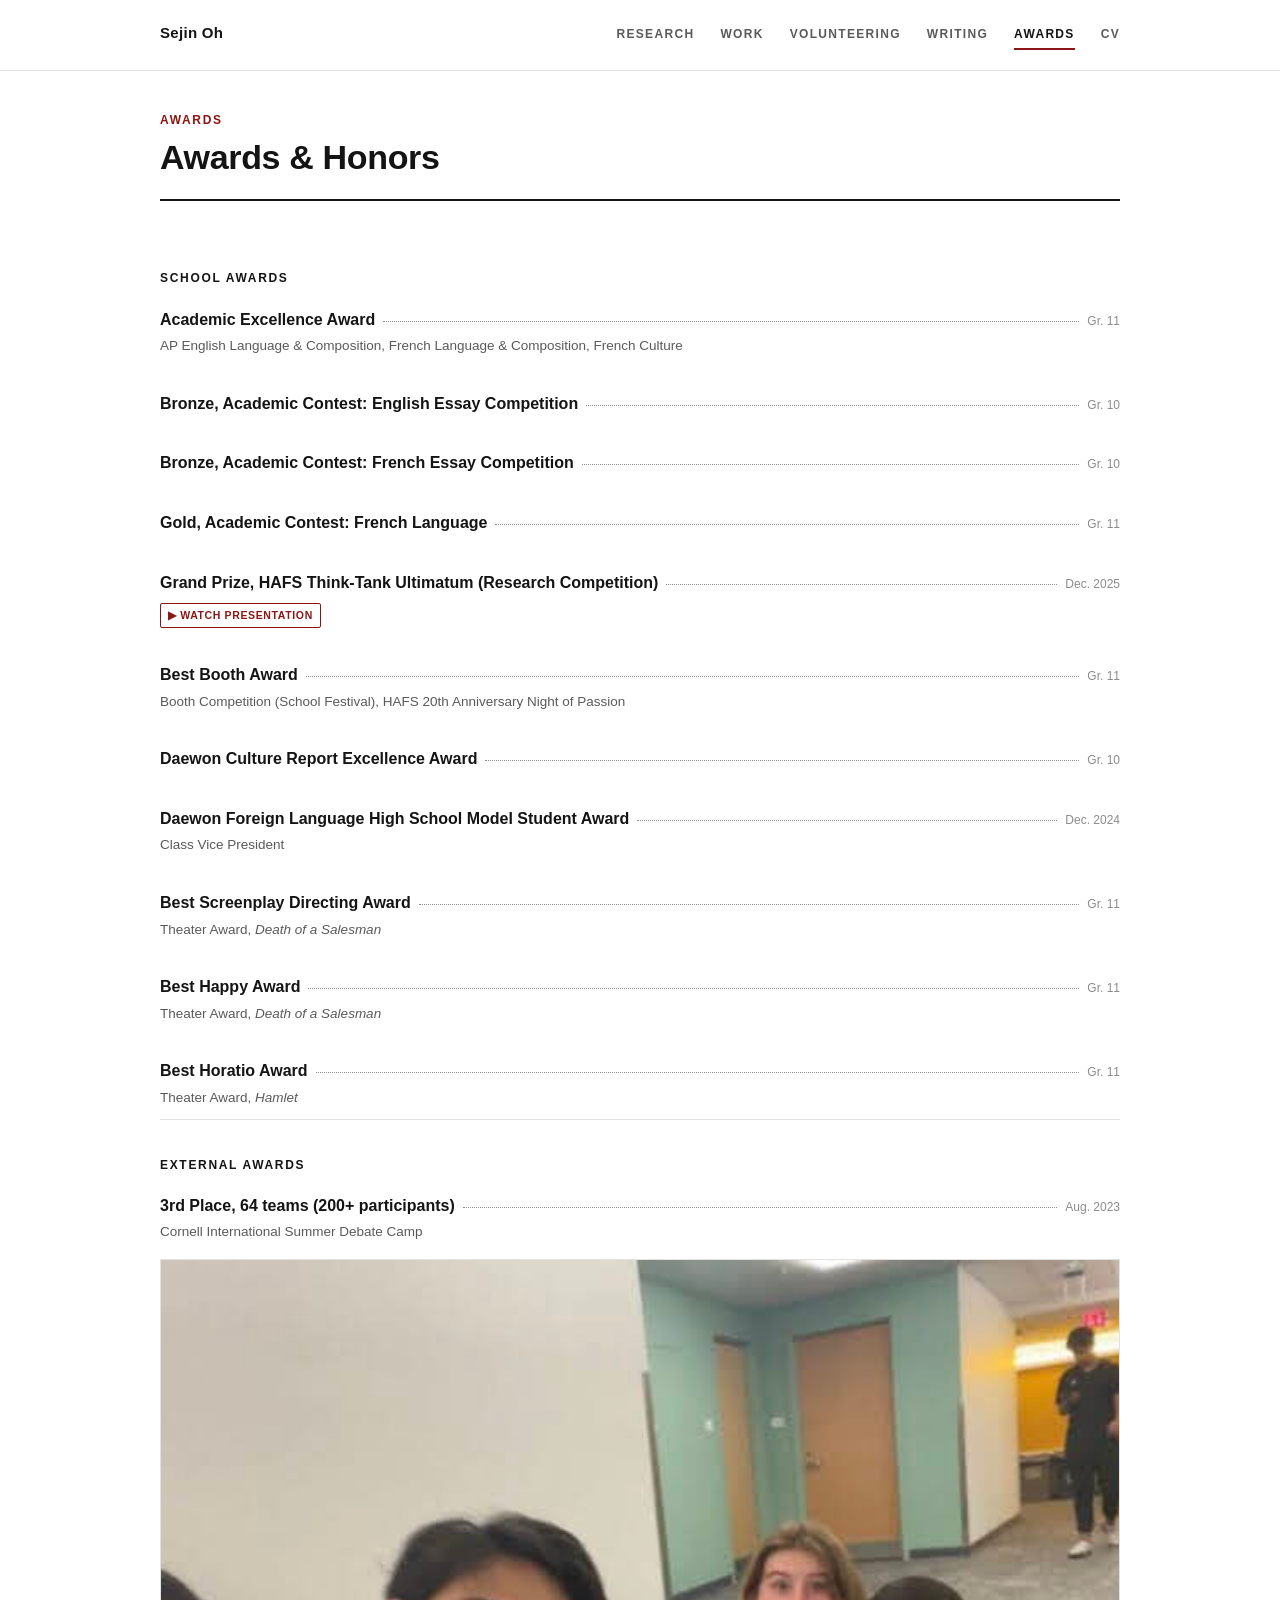
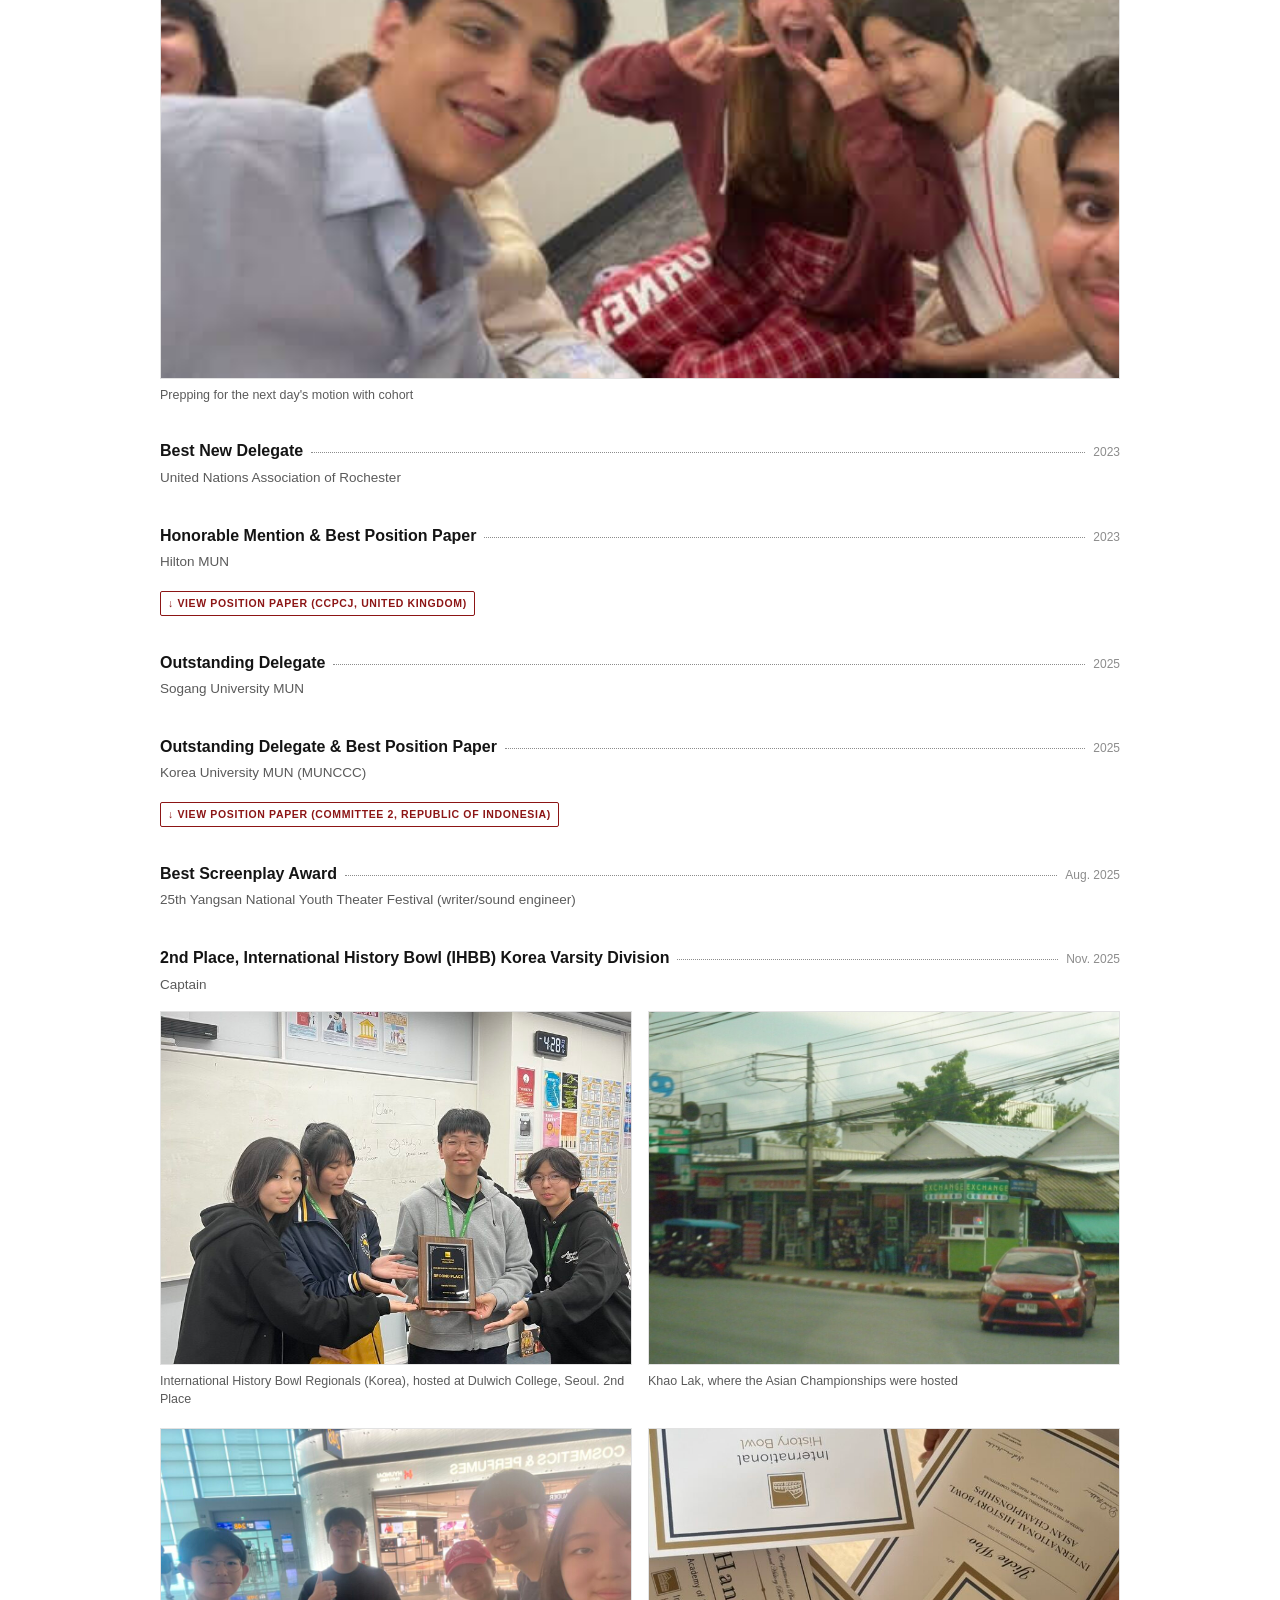
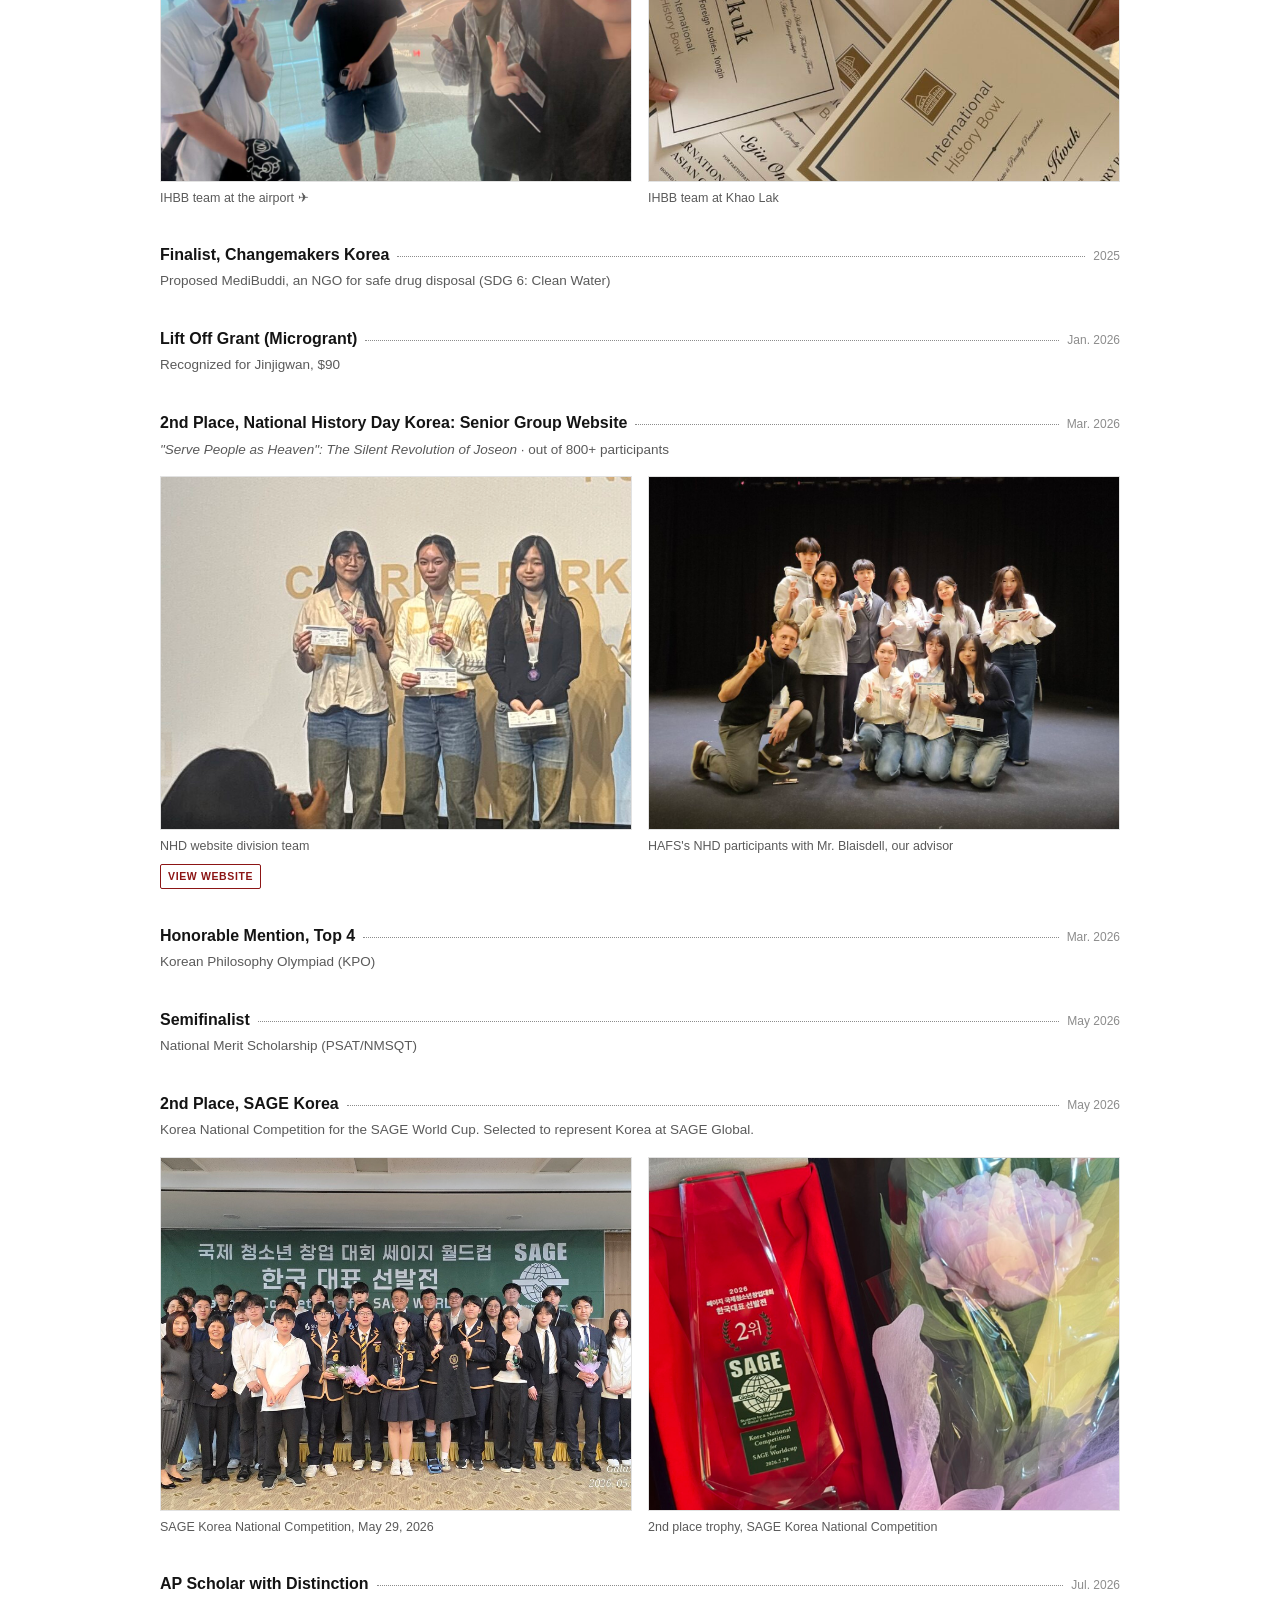
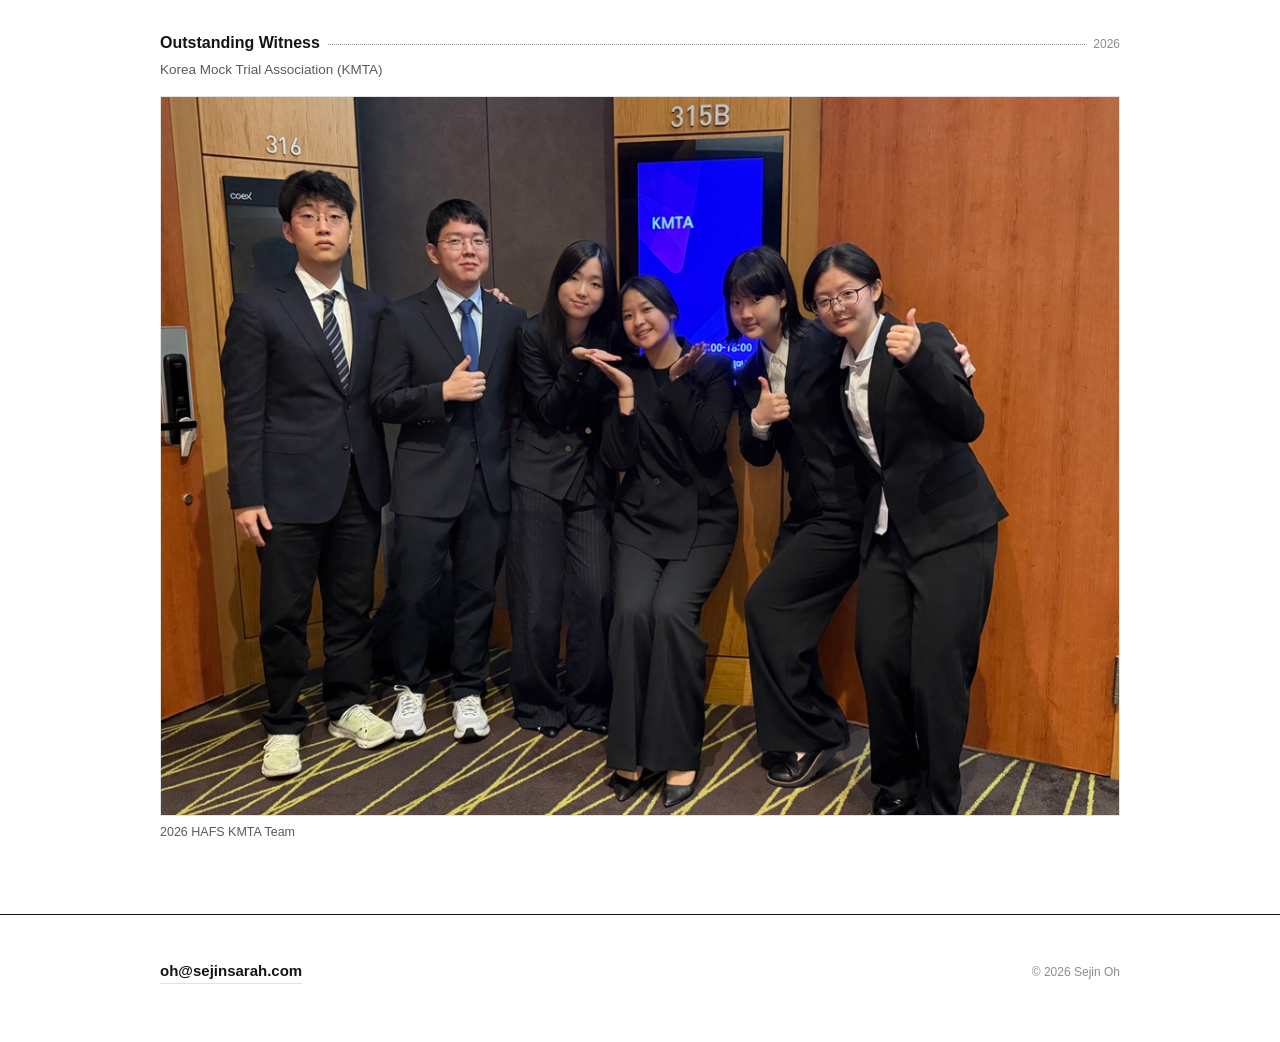
==== commit 59a773ed: "Add files via upload" ====
--- a/awards.html
+++ b/awards.html
@@ -141,7 +141,7 @@
       <p class="section-label">External Awards</p>
       <div class="entry-block">
         <div class="entry-head">
-          <span class="entry-title">Semifinalist, Top 3 of 64 teams (200+ participants)</span>
+          <span class="entry-title">3rd Place, 64 teams (200+ participants)</span>
           <span class="entry-leader"></span>
           <span class="entry-meta">Aug. 2023</span>
         </div>
@@ -170,6 +170,7 @@
           <span class="entry-meta">2023</span>
         </div>
         <p class="entry-role">Hilton MUN</p>
+        <a class="pdf-tag" href="pdfs/position-paper-hilton-ccpcj-uk.pdf" target="_blank">↓ View Position Paper (CCPCJ, United Kingdom)</a>
       </div>
 
       <div class="entry-block">
@@ -188,6 +189,7 @@
           <span class="entry-meta">2025</span>
         </div>
         <p class="entry-role">Korea University MUN (MUNCCC)</p>
+        <a class="pdf-tag" href="pdfs/position-paper-korea-univ-mun-indonesia.pdf" target="_blank">↓ View Position Paper (Committee 2, Republic of Indonesia)</a>
       </div>
 
       <div class="entry-block">
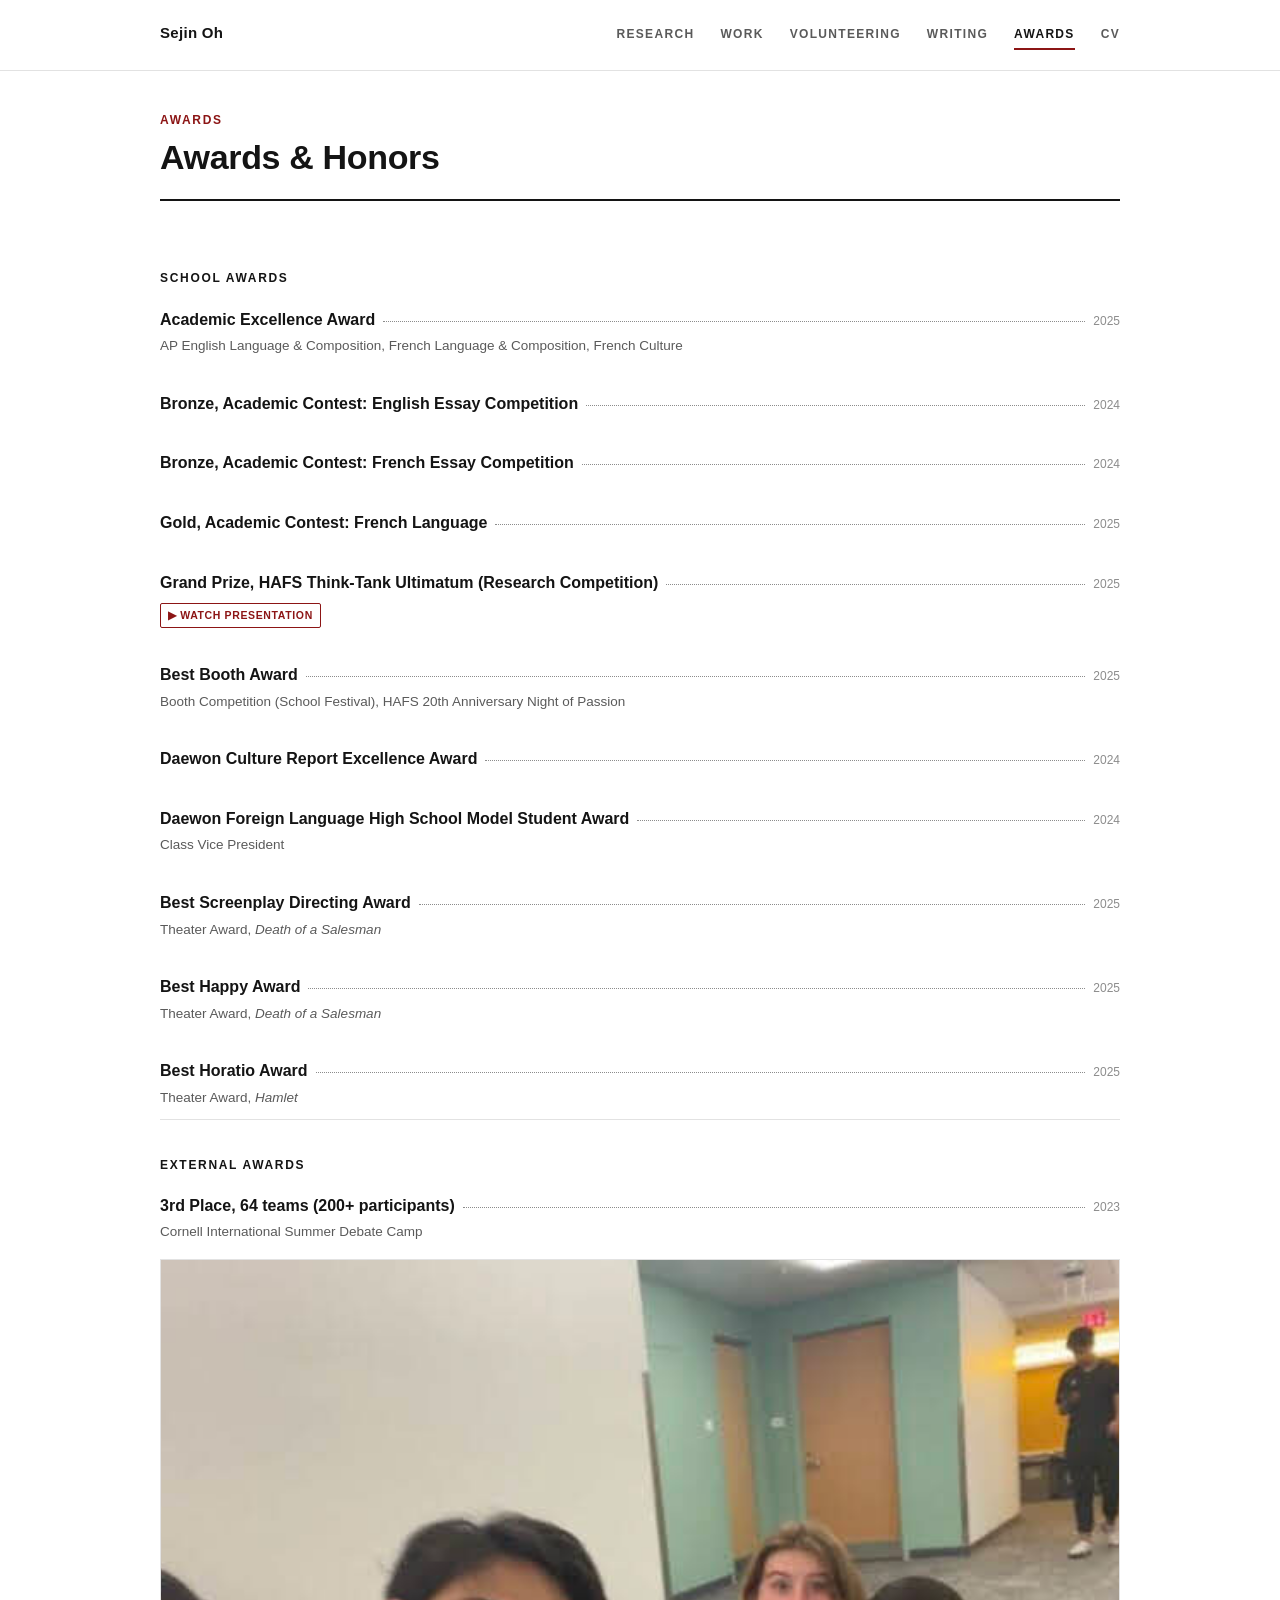
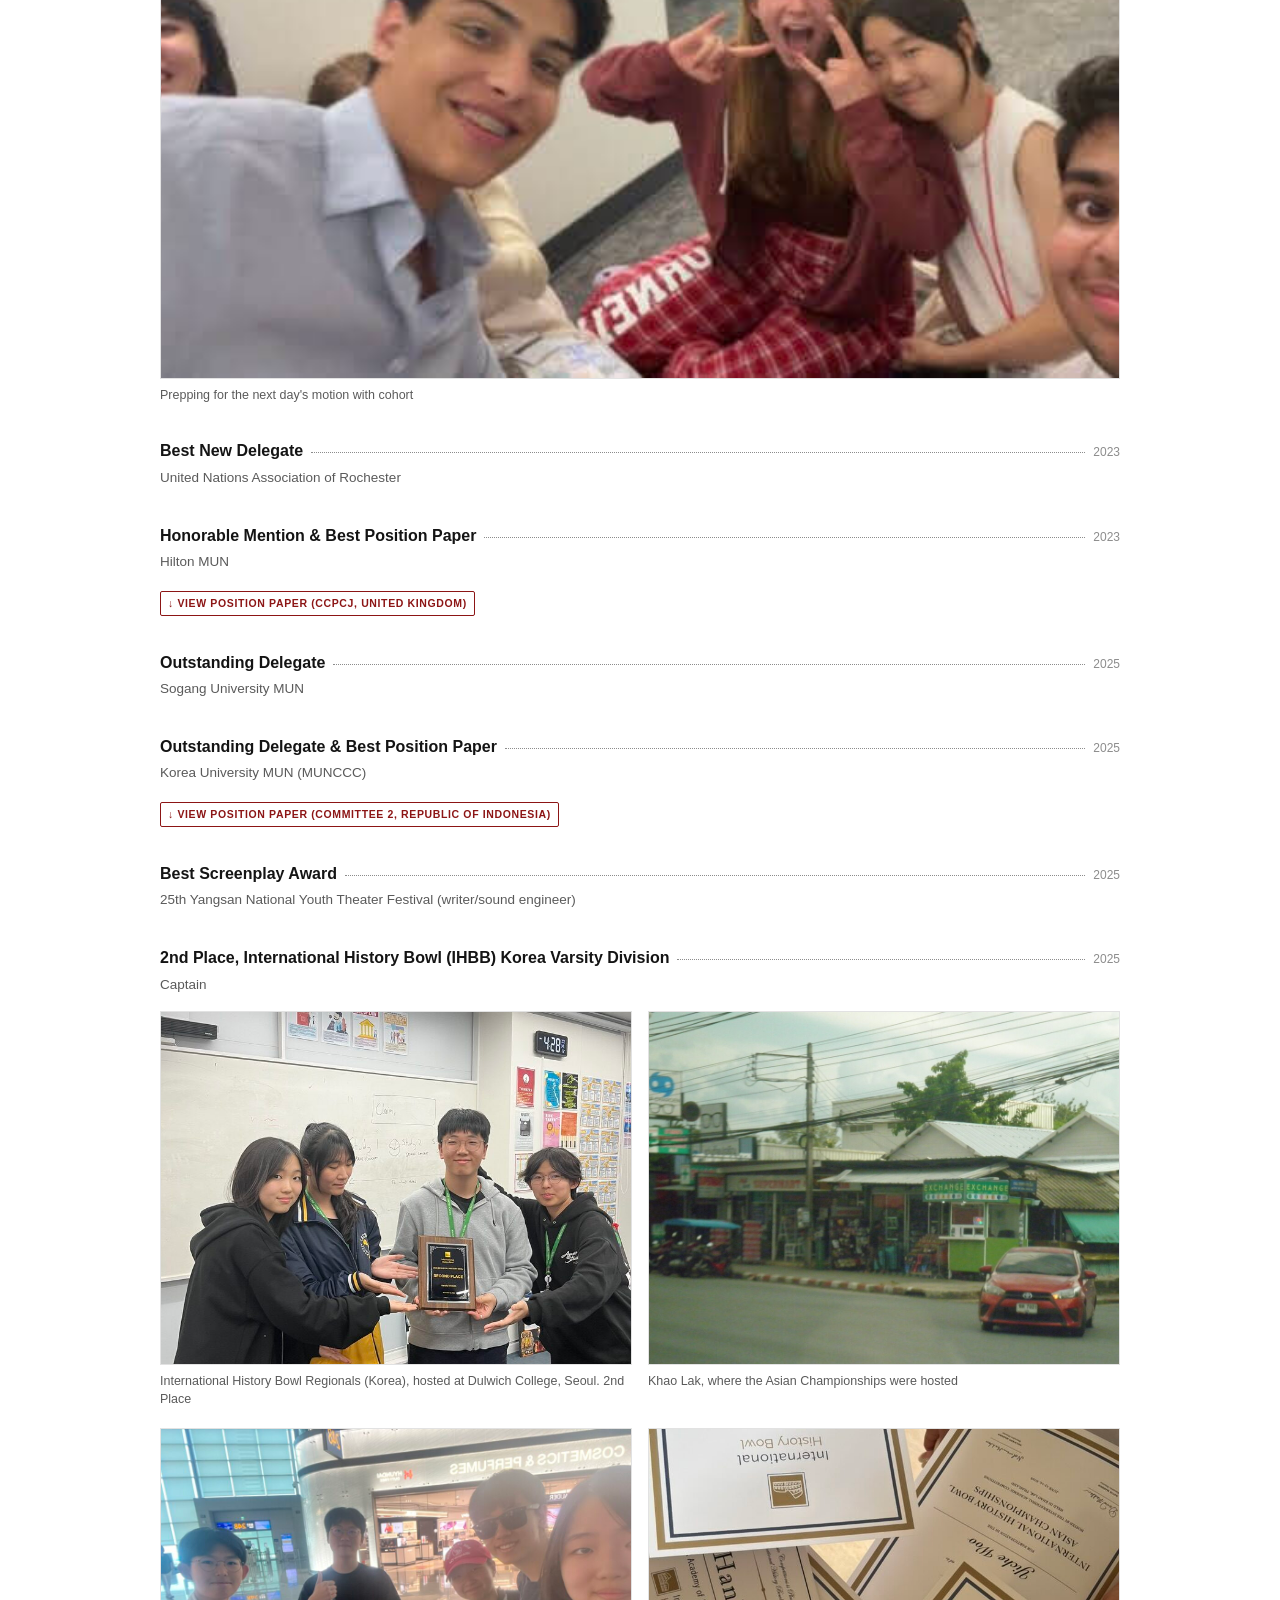
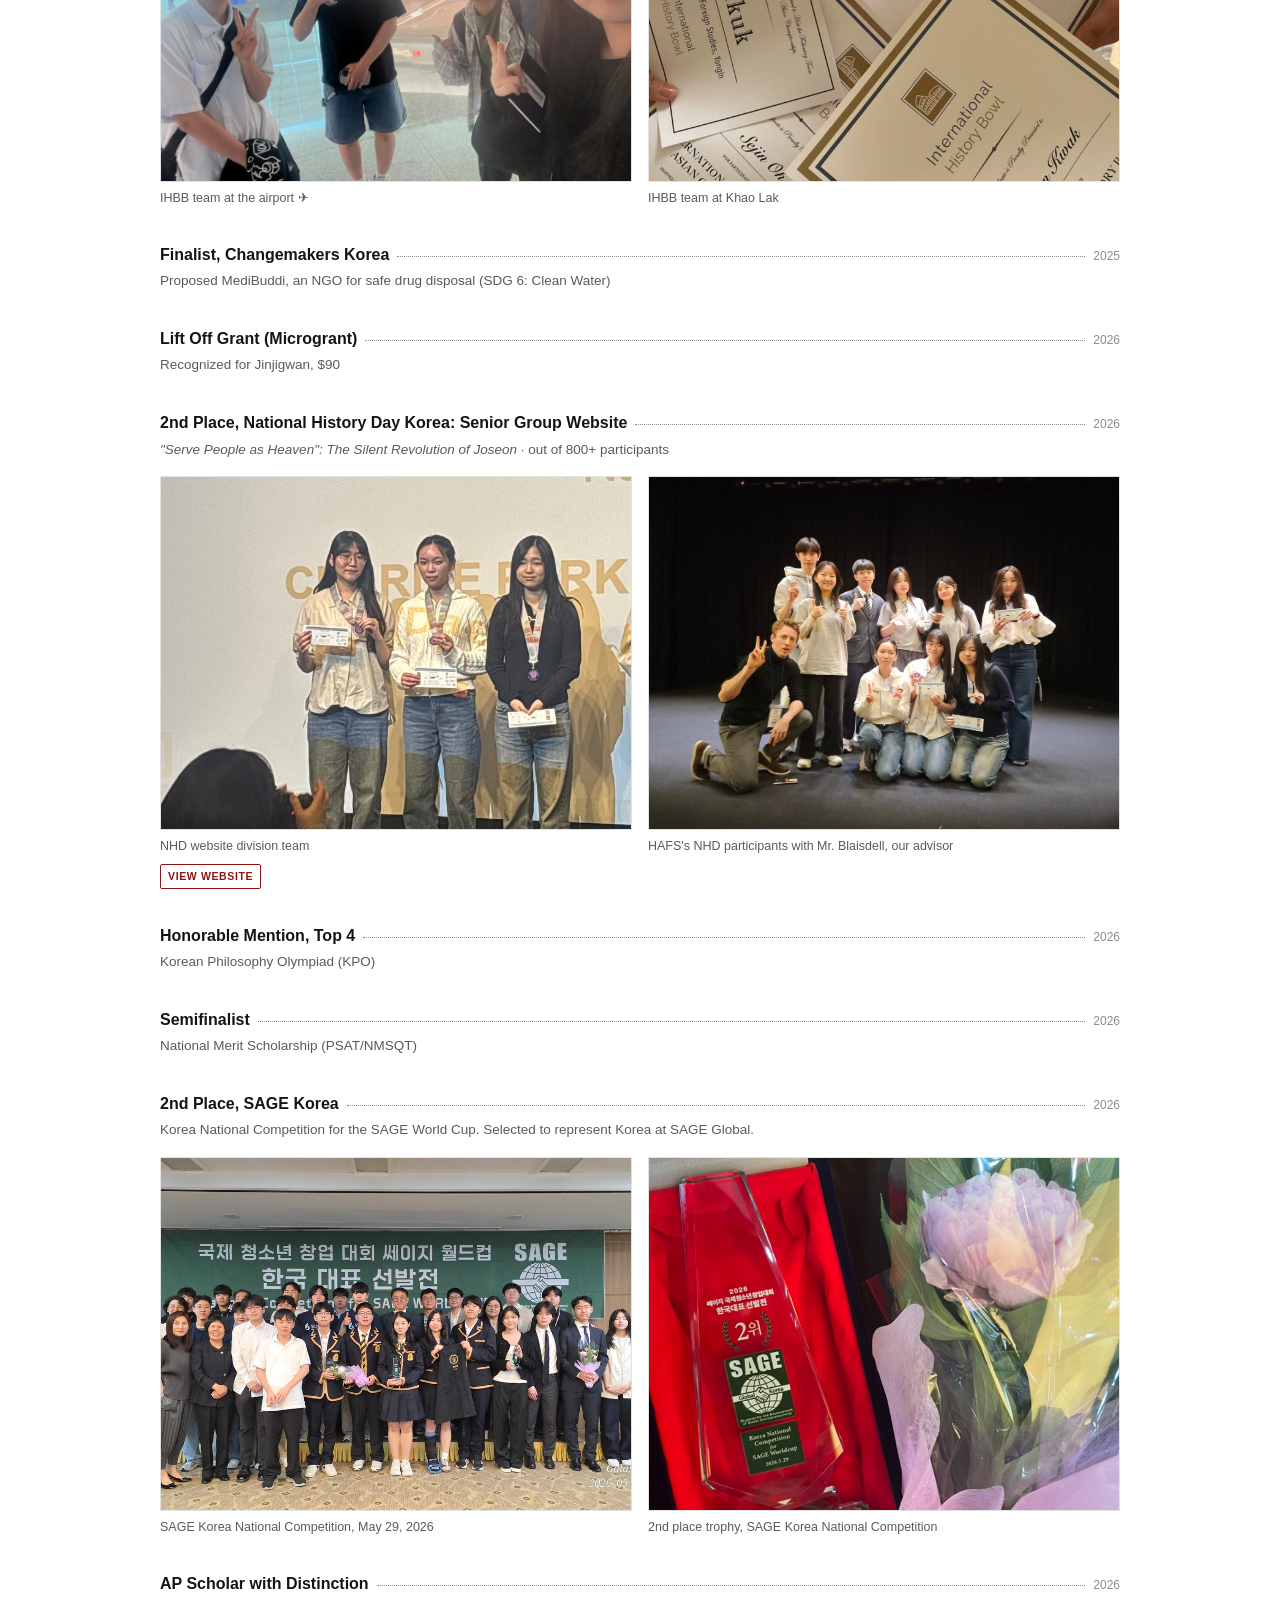
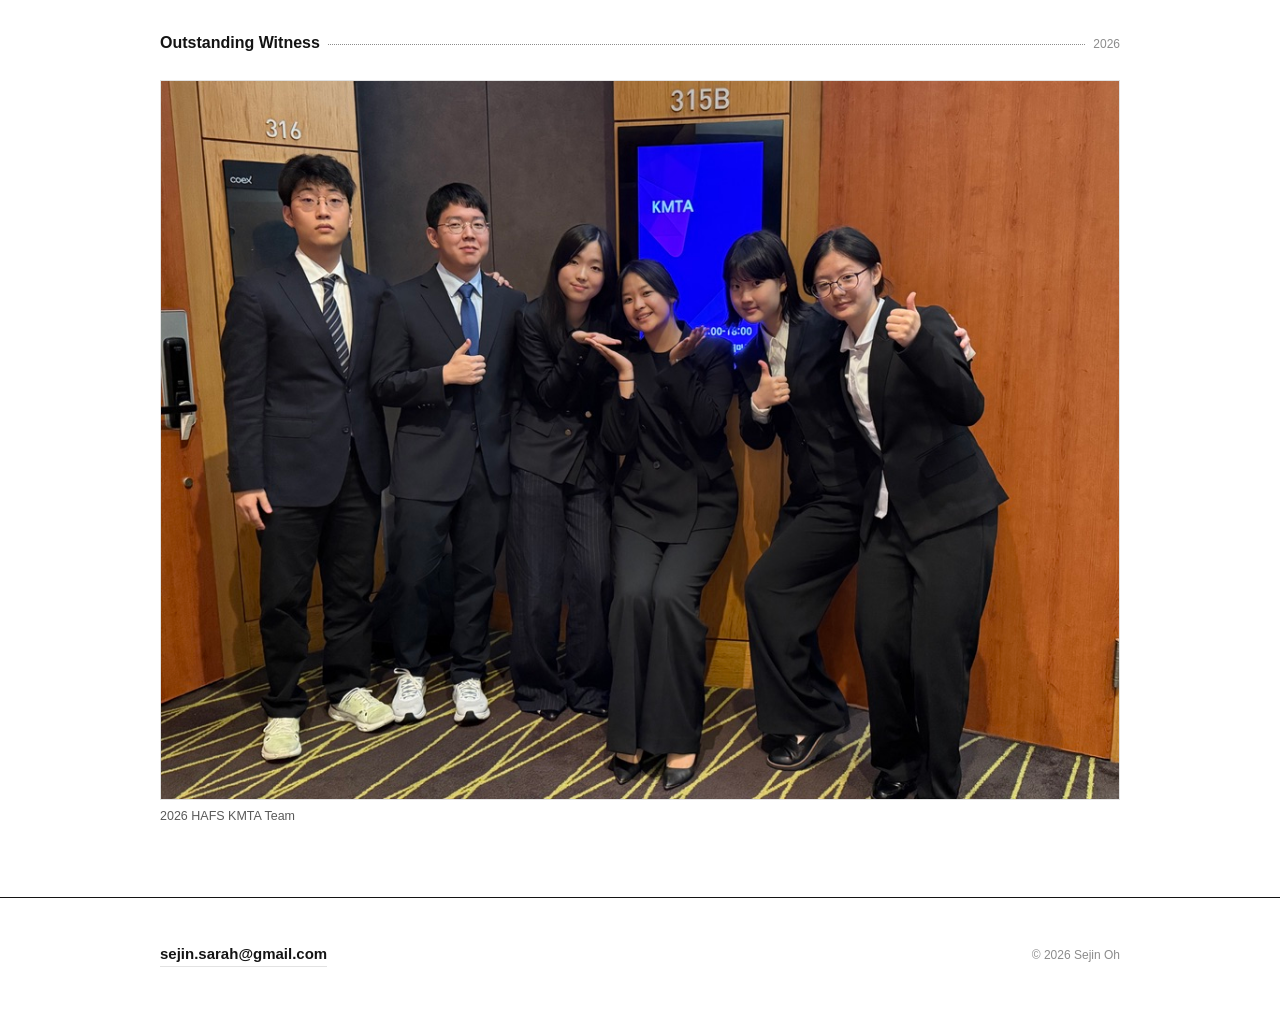
==== commit 1dbb0d6f: "Add files via upload" ====
--- a/awards.html
+++ b/awards.html
@@ -45,7 +45,7 @@
         <div class="entry-head">
           <span class="entry-title">Academic Excellence Award</span>
           <span class="entry-leader"></span>
-          <span class="entry-meta">Gr. 11</span>
+          <span class="entry-meta">2025</span>
         </div>
         <p class="entry-role">AP English Language &amp; Composition, French Language &amp; Composition, French Culture</p>
       </div>
@@ -54,7 +54,7 @@
         <div class="entry-head">
           <span class="entry-title">Bronze, Academic Contest: English Essay Competition</span>
           <span class="entry-leader"></span>
-          <span class="entry-meta">Gr. 10</span>
+          <span class="entry-meta">2024</span>
         </div>
       </div>
 
@@ -62,7 +62,7 @@
         <div class="entry-head">
           <span class="entry-title">Bronze, Academic Contest: French Essay Competition</span>
           <span class="entry-leader"></span>
-          <span class="entry-meta">Gr. 10</span>
+          <span class="entry-meta">2024</span>
         </div>
       </div>
 
@@ -70,7 +70,7 @@
         <div class="entry-head">
           <span class="entry-title">Gold, Academic Contest: French Language</span>
           <span class="entry-leader"></span>
-          <span class="entry-meta">Gr. 11</span>
+          <span class="entry-meta">2025</span>
         </div>
       </div>
 
@@ -78,7 +78,7 @@
         <div class="entry-head">
           <span class="entry-title">Grand Prize, HAFS Think-Tank Ultimatum (Research Competition)</span>
           <span class="entry-leader"></span>
-          <span class="entry-meta">Dec. 2025</span>
+          <span class="entry-meta">2025</span>
         </div>
         <a class="pdf-tag" href="https://drive.google.com/file/d/1vZjK11P6uNVBZ3aDZ9Mg1gZxYEYhPI3z/view?usp=sharing" target="_blank">▶ Watch Presentation</a>
       </div>
@@ -87,7 +87,7 @@
         <div class="entry-head">
           <span class="entry-title">Best Booth Award</span>
           <span class="entry-leader"></span>
-          <span class="entry-meta">Gr. 11</span>
+          <span class="entry-meta">2025</span>
         </div>
         <p class="entry-role">Booth Competition (School Festival), HAFS 20th Anniversary Night of Passion</p>
       </div>
@@ -96,7 +96,7 @@
         <div class="entry-head">
           <span class="entry-title">Daewon Culture Report Excellence Award</span>
           <span class="entry-leader"></span>
-          <span class="entry-meta">Gr. 10</span>
+          <span class="entry-meta">2024</span>
         </div>
       </div>
 
@@ -104,7 +104,7 @@
         <div class="entry-head">
           <span class="entry-title">Daewon Foreign Language High School Model Student Award</span>
           <span class="entry-leader"></span>
-          <span class="entry-meta">Dec. 2024</span>
+          <span class="entry-meta">2024</span>
         </div>
         <p class="entry-role">Class Vice President</p>
       </div>
@@ -113,7 +113,7 @@
         <div class="entry-head">
           <span class="entry-title">Best Screenplay Directing Award</span>
           <span class="entry-leader"></span>
-          <span class="entry-meta">Gr. 11</span>
+          <span class="entry-meta">2025</span>
         </div>
         <p class="entry-role">Theater Award, <em>Death of a Salesman</em></p>
       </div>
@@ -122,7 +122,7 @@
         <div class="entry-head">
           <span class="entry-title">Best Happy Award</span>
           <span class="entry-leader"></span>
-          <span class="entry-meta">Gr. 11</span>
+          <span class="entry-meta">2025</span>
         </div>
         <p class="entry-role">Theater Award, <em>Death of a Salesman</em></p>
       </div>
@@ -131,7 +131,7 @@
         <div class="entry-head">
           <span class="entry-title">Best Horatio Award</span>
           <span class="entry-leader"></span>
-          <span class="entry-meta">Gr. 11</span>
+          <span class="entry-meta">2025</span>
         </div>
         <p class="entry-role">Theater Award, <em>Hamlet</em></p>
       </div>
@@ -143,7 +143,7 @@
         <div class="entry-head">
           <span class="entry-title">3rd Place, 64 teams (200+ participants)</span>
           <span class="entry-leader"></span>
-          <span class="entry-meta">Aug. 2023</span>
+          <span class="entry-meta">2023</span>
         </div>
         <p class="entry-role">Cornell International Summer Debate Camp</p>
         <div class="mini-gallery">
@@ -196,7 +196,7 @@
         <div class="entry-head">
           <span class="entry-title">Best Screenplay Award</span>
           <span class="entry-leader"></span>
-          <span class="entry-meta">Aug. 2025</span>
+          <span class="entry-meta">2025</span>
         </div>
         <p class="entry-role">25th Yangsan National Youth Theater Festival (writer/sound engineer)</p>
       </div>
@@ -205,7 +205,7 @@
         <div class="entry-head">
           <span class="entry-title">2nd Place, International History Bowl (IHBB) Korea Varsity Division</span>
           <span class="entry-leader"></span>
-          <span class="entry-meta">Nov. 2025</span>
+          <span class="entry-meta">2025</span>
         </div>
         <p class="entry-role">Captain</p>
         <div class="mini-gallery mini-gallery--2col">
@@ -241,7 +241,7 @@
         <div class="entry-head">
           <span class="entry-title">Lift Off Grant (Microgrant)</span>
           <span class="entry-leader"></span>
-          <span class="entry-meta">Jan. 2026</span>
+          <span class="entry-meta">2026</span>
         </div>
         <p class="entry-role">Recognized for Jinjigwan, $90</p>
       </div>
@@ -250,7 +250,7 @@
         <div class="entry-head">
           <span class="entry-title">2nd Place, National History Day Korea: Senior Group Website</span>
           <span class="entry-leader"></span>
-          <span class="entry-meta">Mar. 2026</span>
+          <span class="entry-meta">2026</span>
         </div>
         <p class="entry-role"><em>"Serve People as Heaven": The Silent Revolution of Joseon</em> · out of 800+ participants</p>
         <div class="mini-gallery">
@@ -270,7 +270,7 @@
         <div class="entry-head">
           <span class="entry-title">Honorable Mention, Top 4</span>
           <span class="entry-leader"></span>
-          <span class="entry-meta">Mar. 2026</span>
+          <span class="entry-meta">2026</span>
         </div>
         <p class="entry-role">Korean Philosophy Olympiad (KPO)</p>
       </div>
@@ -279,7 +279,7 @@
         <div class="entry-head">
           <span class="entry-title">Semifinalist</span>
           <span class="entry-leader"></span>
-          <span class="entry-meta">May 2026</span>
+          <span class="entry-meta">2026</span>
         </div>
         <p class="entry-role">National Merit Scholarship (PSAT/NMSQT)</p>
       </div>
@@ -288,7 +288,7 @@
         <div class="entry-head">
           <span class="entry-title">2nd Place, SAGE Korea</span>
           <span class="entry-leader"></span>
-          <span class="entry-meta">May 2026</span>
+          <span class="entry-meta">2026</span>
         </div>
         <p class="entry-role">Korea National Competition for the SAGE World Cup. Selected to represent Korea at SAGE Global.</p>
         <div class="mini-gallery">
@@ -307,7 +307,7 @@
         <div class="entry-head">
           <span class="entry-title">AP Scholar with Distinction</span>
           <span class="entry-leader"></span>
-          <span class="entry-meta">Jul. 2026</span>
+          <span class="entry-meta">2026</span>
         </div>
       </div>
 
@@ -316,8 +316,6 @@
           <span class="entry-title">Outstanding Witness</span>
           <span class="entry-leader"></span>
           <span class="entry-meta">2026</span>
-        </div>
-        <p class="entry-role">Korea Mock Trial Association (KMTA)</p>
         <div class="mini-gallery">
           <figure>
             <img src="images/kmta-team.jpg" alt="HAFS KMTA team posing together at the competition venue">
@@ -331,7 +329,7 @@
 
 <div class="footer-wrap">
   <footer>
-    <a class="footer-email" href="mailto:oh@sejinsarah.com">oh@sejinsarah.com</a>
+    <a class="footer-email" href="mailto:sejin.sarah@gmail.com">sejin.sarah@gmail.com</a>
     <p class="footer-copy">© 2026 Sejin Oh</p>
   </footer>
 </div>
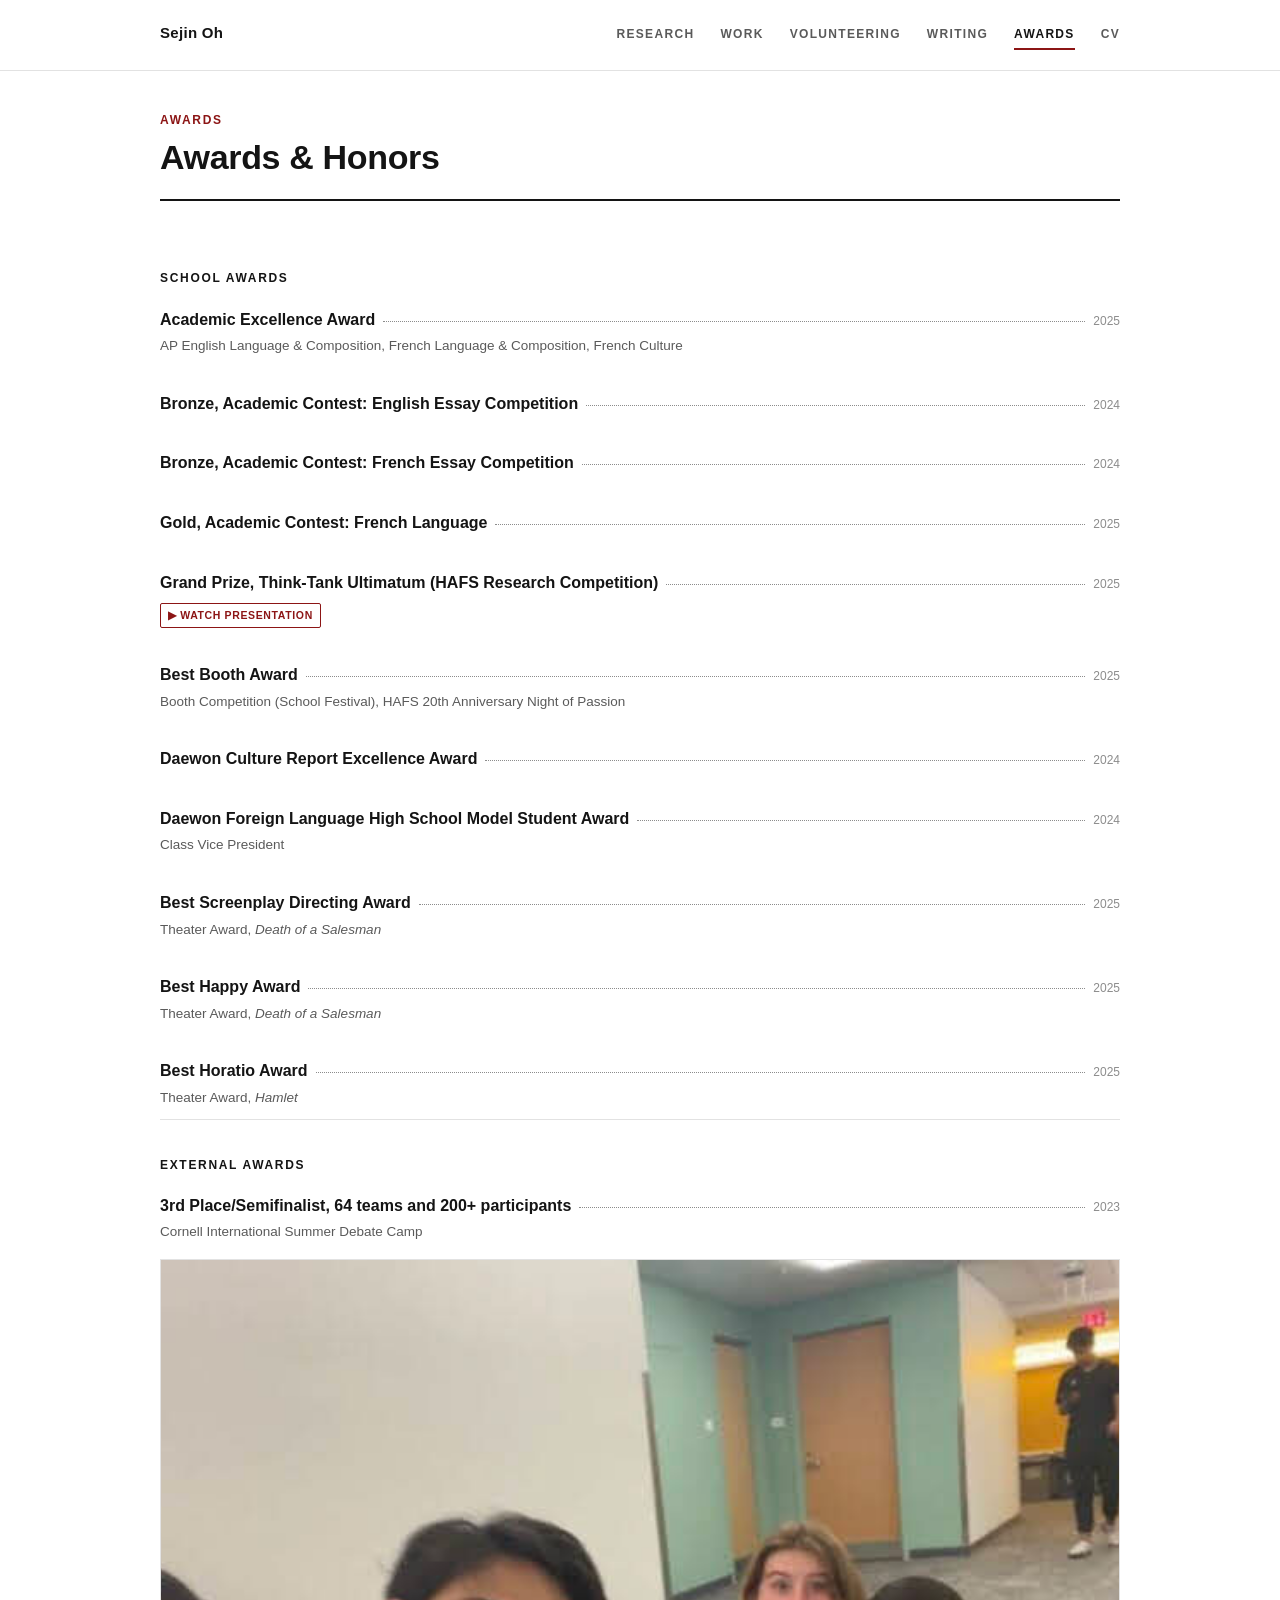
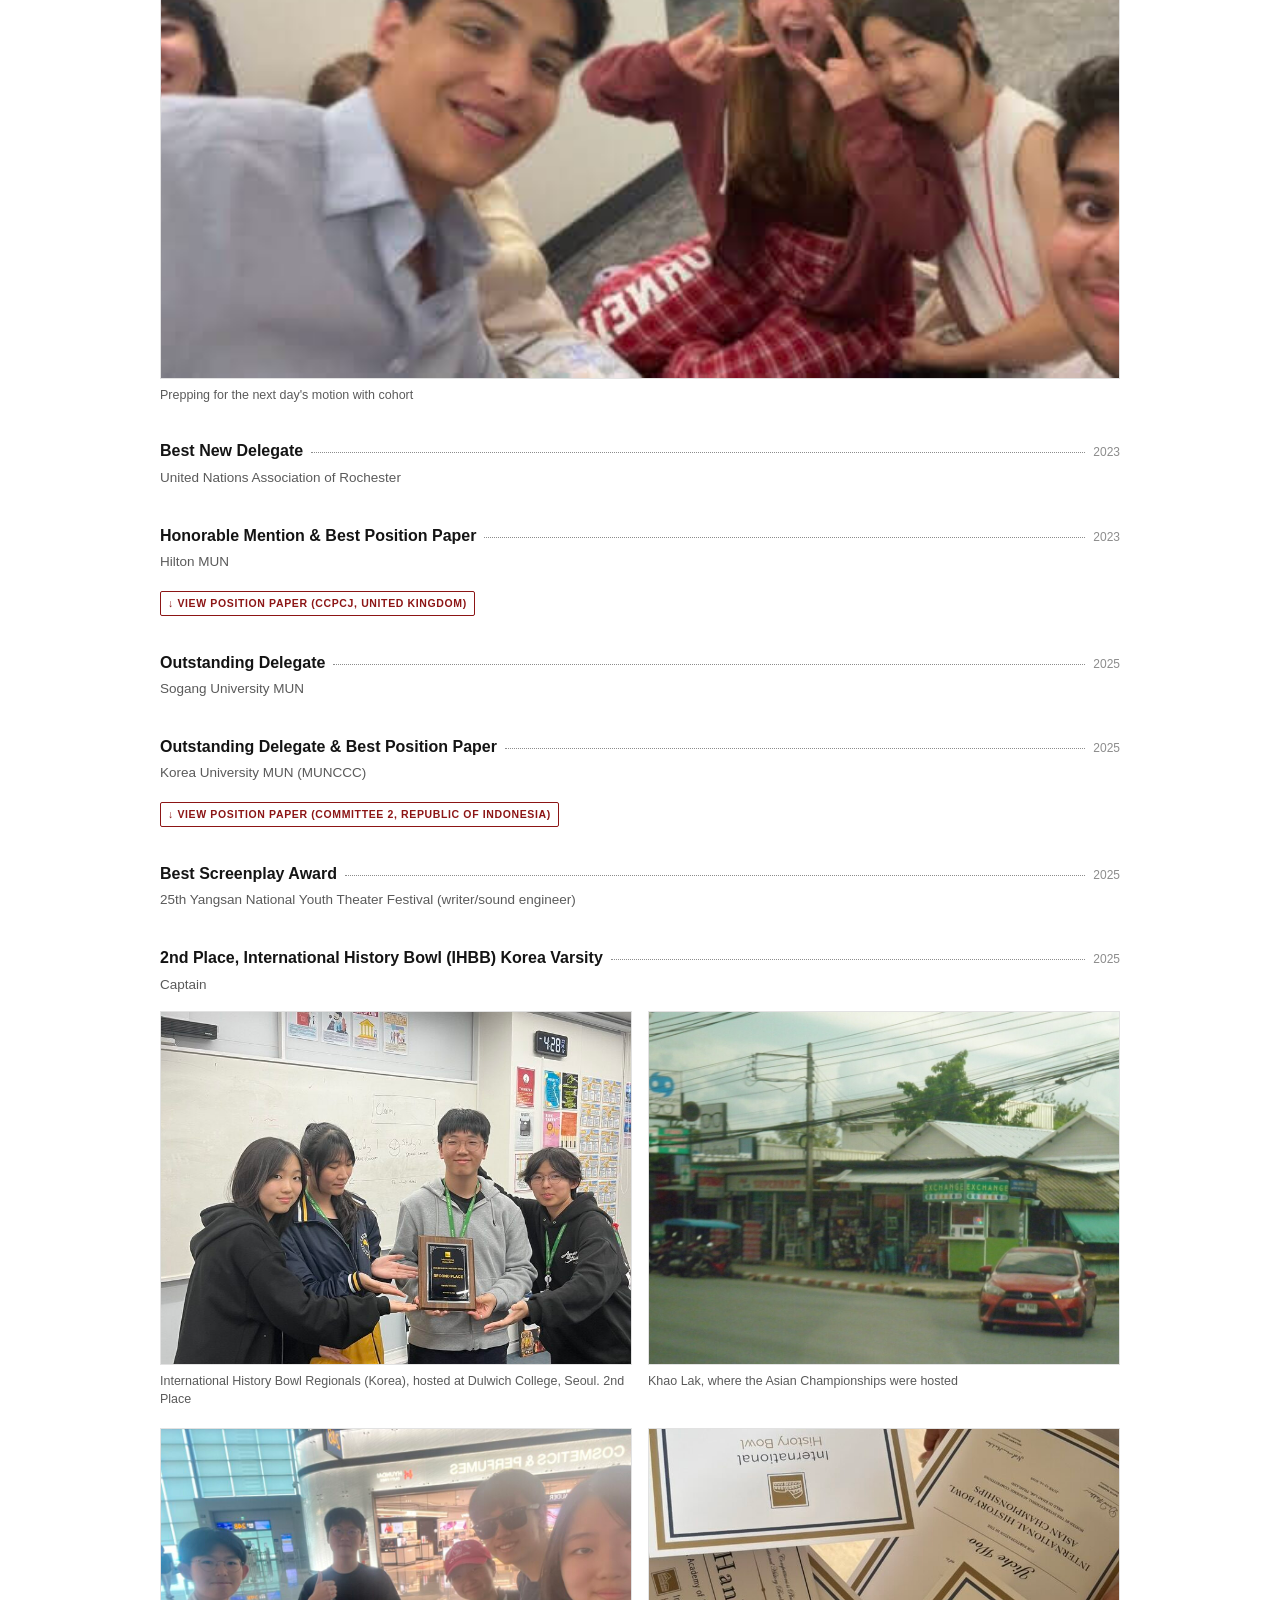
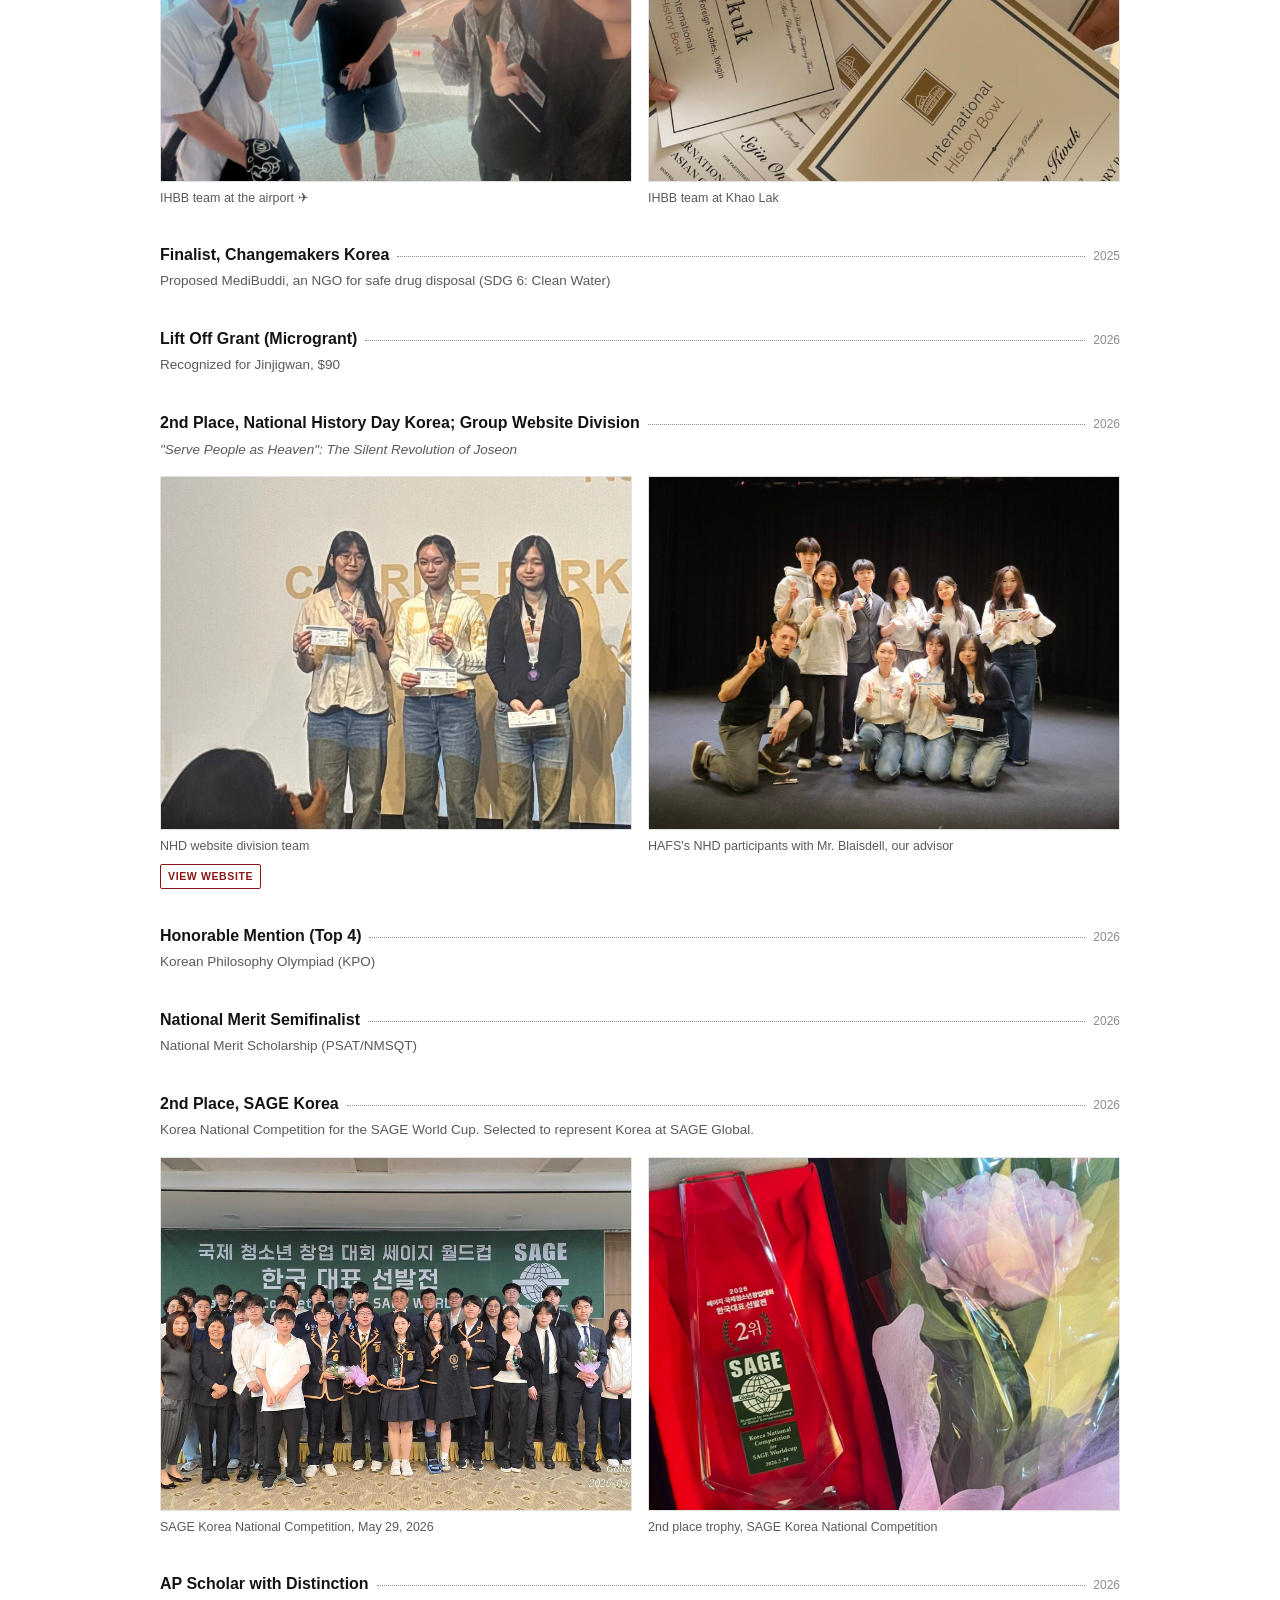
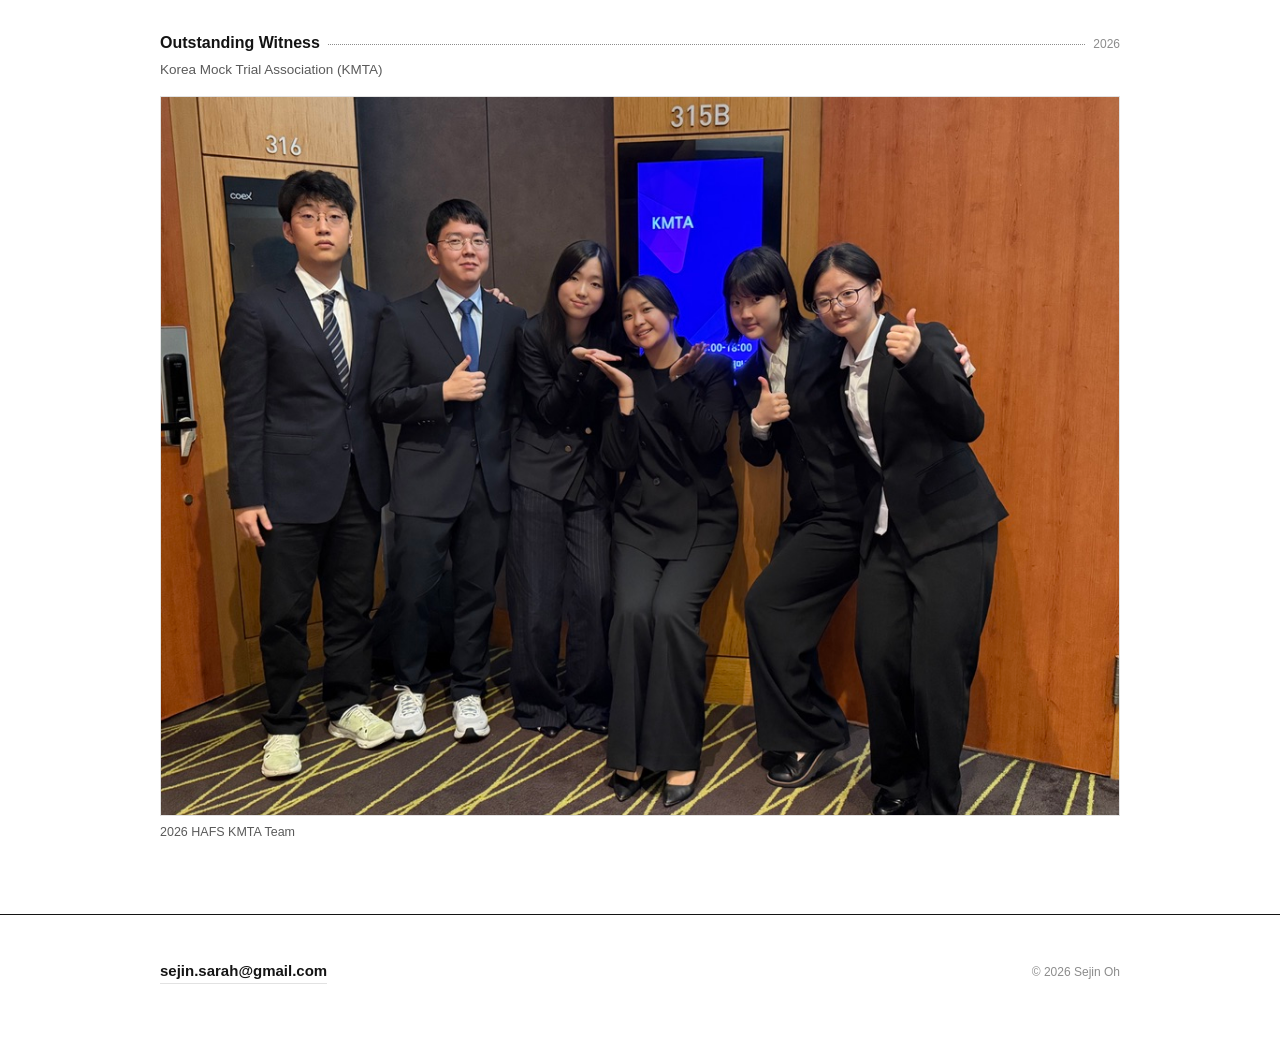
==== commit 335a1731: "Add files via upload" ====
--- a/awards.html
+++ b/awards.html
@@ -76,7 +76,7 @@
 
       <div class="entry-block">
         <div class="entry-head">
-          <span class="entry-title">Grand Prize, HAFS Think-Tank Ultimatum (Research Competition)</span>
+          <span class="entry-title">Grand Prize, Think-Tank Ultimatum (HAFS Research Competition)</span>
           <span class="entry-leader"></span>
           <span class="entry-meta">2025</span>
         </div>
@@ -141,7 +141,7 @@
       <p class="section-label">External Awards</p>
       <div class="entry-block">
         <div class="entry-head">
-          <span class="entry-title">3rd Place, 64 teams (200+ participants)</span>
+          <span class="entry-title">3rd Place/Semifinalist, 64 teams and 200+ participants</span>
           <span class="entry-leader"></span>
           <span class="entry-meta">2023</span>
         </div>
@@ -203,7 +203,7 @@
 
       <div class="entry-block">
         <div class="entry-head">
-          <span class="entry-title">2nd Place, International History Bowl (IHBB) Korea Varsity Division</span>
+          <span class="entry-title">2nd Place, International History Bowl (IHBB) Korea Varsity</span>
           <span class="entry-leader"></span>
           <span class="entry-meta">2025</span>
         </div>
@@ -248,11 +248,11 @@
 
       <div class="entry-block">
         <div class="entry-head">
-          <span class="entry-title">2nd Place, National History Day Korea: Senior Group Website</span>
-          <span class="entry-leader"></span>
-          <span class="entry-meta">2026</span>
-        </div>
-        <p class="entry-role"><em>"Serve People as Heaven": The Silent Revolution of Joseon</em> · out of 800+ participants</p>
+          <span class="entry-title">2nd Place, National History Day Korea; Group Website Division</span>
+          <span class="entry-leader"></span>
+          <span class="entry-meta">2026</span>
+        </div>
+        <p class="entry-role"><em>"Serve People as Heaven": The Silent Revolution of Joseon</em></p>
         <div class="mini-gallery">
           <figure>
             <img src="images/nhd-medals.jpg" alt="Holding second-place medals on stage at National History Day Korea">
@@ -268,7 +268,7 @@
 
       <div class="entry-block">
         <div class="entry-head">
-          <span class="entry-title">Honorable Mention, Top 4</span>
+          <span class="entry-title">Honorable Mention (Top 4)</span>
           <span class="entry-leader"></span>
           <span class="entry-meta">2026</span>
         </div>
@@ -277,7 +277,7 @@
 
       <div class="entry-block">
         <div class="entry-head">
-          <span class="entry-title">Semifinalist</span>
+          <span class="entry-title">National Merit Semifinalist</span>
           <span class="entry-leader"></span>
           <span class="entry-meta">2026</span>
         </div>
@@ -316,6 +316,8 @@
           <span class="entry-title">Outstanding Witness</span>
           <span class="entry-leader"></span>
           <span class="entry-meta">2026</span>
+        </div>
+        <p class="entry-role">Korea Mock Trial Association (KMTA)</p>
         <div class="mini-gallery">
           <figure>
             <img src="images/kmta-team.jpg" alt="HAFS KMTA team posing together at the competition venue">
